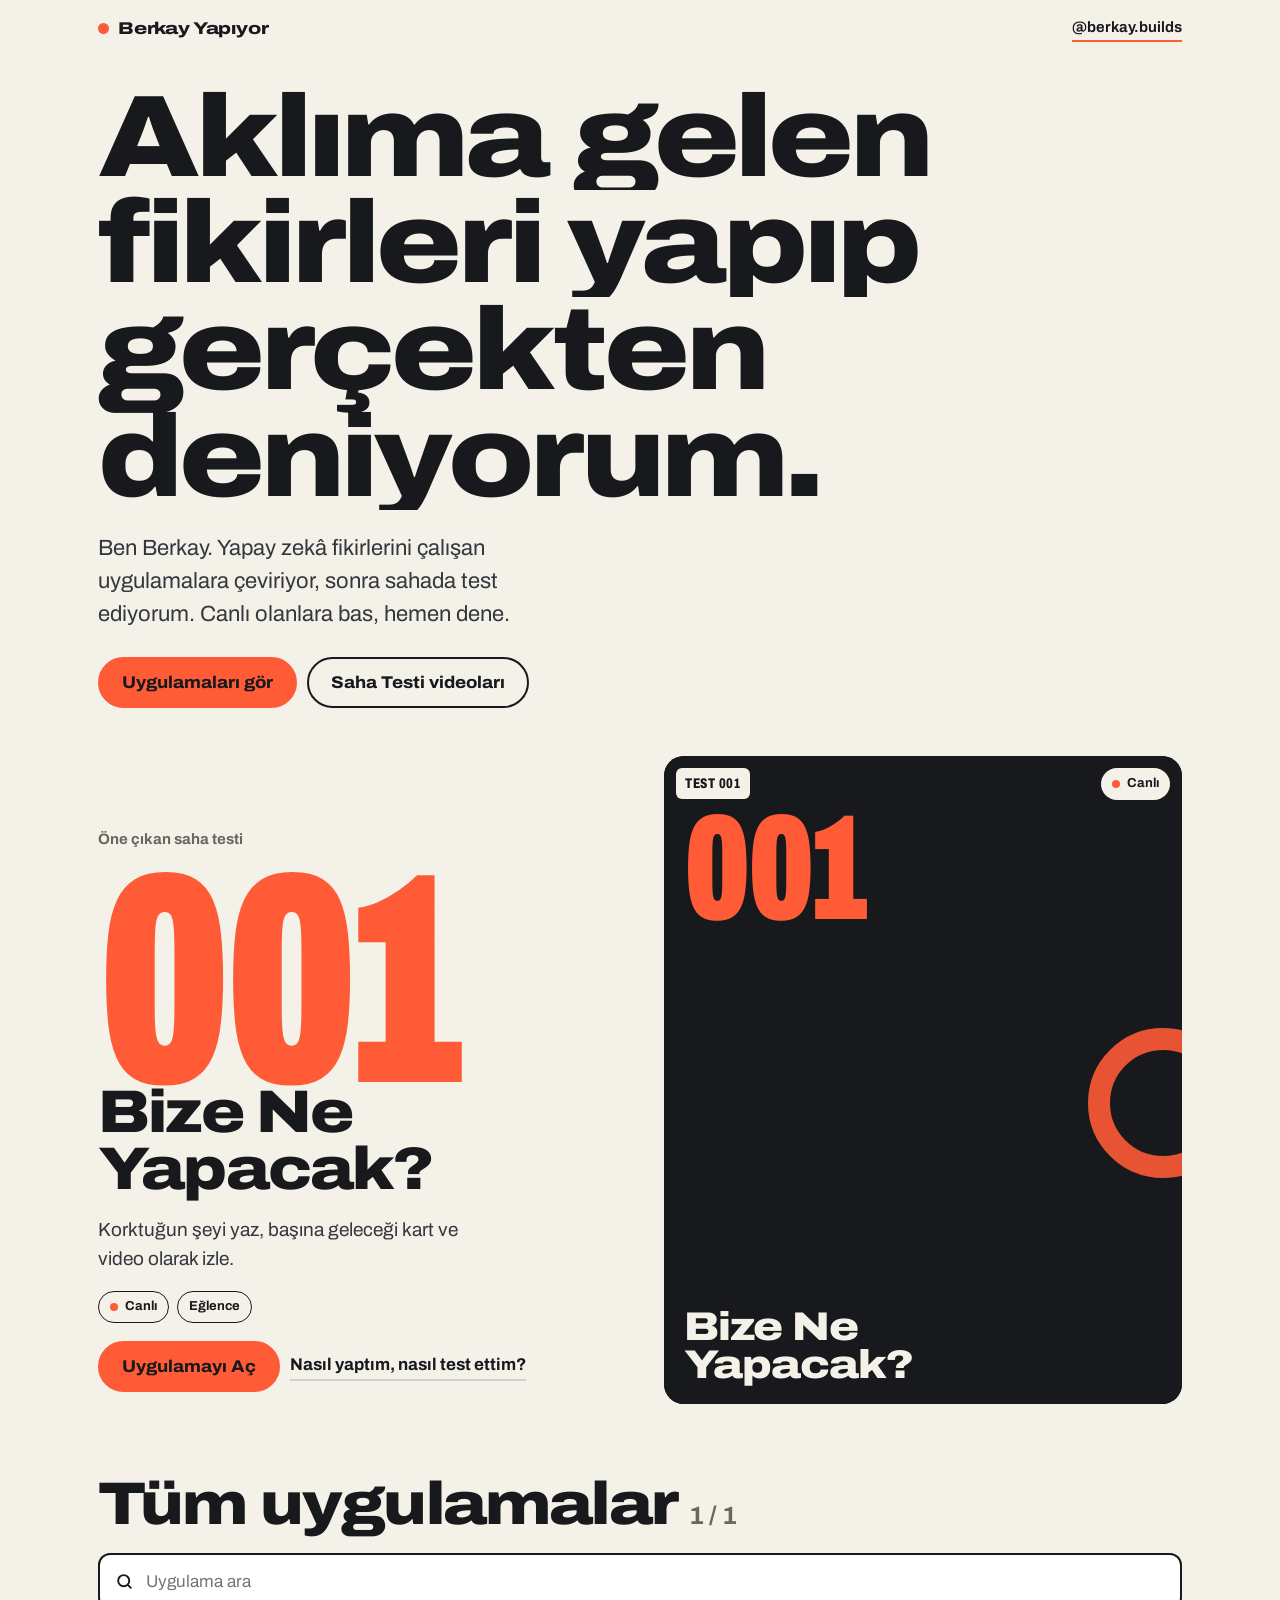
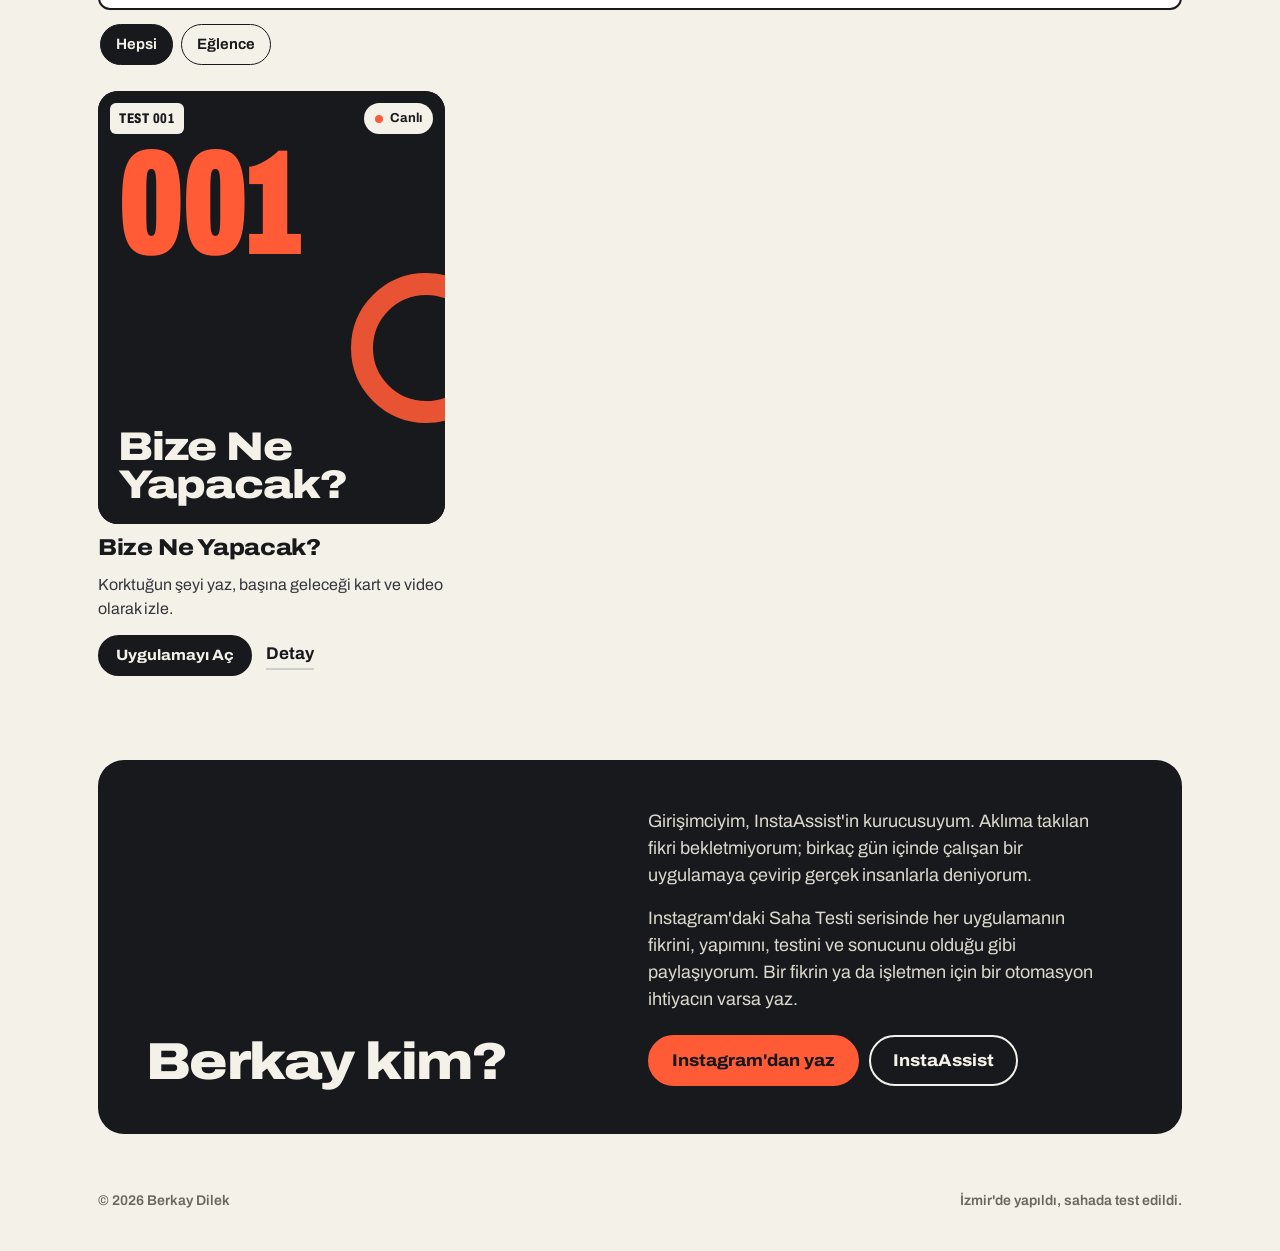
==== index.html @ 3cfd1409 "Berkay'ın App Store'u: katalog, detay sayfası ve Bize Ne Yapacak (TEST 001)" ====
<!doctype html>
<html lang="tr">
<head>
<meta charset="utf-8">
<meta name="viewport" content="width=device-width, initial-scale=1, viewport-fit=cover">
<title>Berkay Yapıyor — Saha testleri ve uygulamalar</title>
<meta name="description" content="Berkay Dilek'in yapıp gerçekten test ettiği uygulamalar. Bas, aç, dene.">
<meta name="theme-color" content="#F4F1E9">
<meta property="og:title" content="Berkay Yapıyor">
<meta property="og:description" content="Aklıma gelen fikirleri yapıp gerçekten deniyorum. Uygulamalara bas, hemen dene.">
<meta property="og:type" content="website">
<link rel="icon" href="favicon.svg" type="image/svg+xml">
<link rel="preconnect" href="https://fonts.googleapis.com">
<link rel="preconnect" href="https://fonts.gstatic.com" crossorigin>
<link href="https://fonts.googleapis.com/css2?family=Archivo:wdth,wght@62..125,400..900&display=swap" rel="stylesheet">
<link rel="stylesheet" href="assets/site.css">
</head>
<body>
<div class="wrap">
  <header class="top">
    <a class="mark" href="./"><i></i>Berkay Yapıyor</a>
    <a class="ig" href="https://www.instagram.com/berkay.builds/" target="_blank" rel="noopener">@berkay.builds</a>
  </header>

  <section class="hero">
    <h1><span><b>Aklıma gelen</b></span><span><b>fikirleri yapıp</b></span><span><b>gerçekten deniyorum.</b></span></h1>
    <p>Ben Berkay. Yapay zekâ fikirlerini çalışan uygulamalara çeviriyor, sonra sahada test ediyorum. Canlı olanlara bas, hemen dene.</p>
    <div class="cta">
      <a class="btn signal" href="#katalog">Uygulamaları gör</a>
      <a class="btn ghost" href="https://www.instagram.com/berkay.builds/" target="_blank" rel="noopener">Saha Testi videoları</a>
    </div>
  </section>

  <section class="featured" id="featured" aria-label="Öne çıkan uygulama"></section>

  <section class="catalog" id="katalog" aria-labelledby="catTitle">
    <h2 id="catTitle">Tüm uygulamalar <small id="count"></small></h2>
    <div class="tools">
      <input class="search" id="q" type="search" placeholder="Uygulama ara" autocomplete="off" aria-label="Uygulama ara">
      <div class="chips" id="chips" role="group" aria-label="Kategori"></div>
    </div>
    <div class="grid" id="grid"><p class="loading-note">Uygulamalar yükleniyor…</p></div>
  </section>

  <section class="about" id="berkay" aria-labelledby="aboutTitle">
    <h2 id="aboutTitle">Berkay kim?</h2>
    <div class="side">
      <p>Girişimciyim, InstaAssist'in kurucusuyum. Aklıma takılan fikri bekletmiyorum; birkaç gün içinde çalışan bir uygulamaya çevirip gerçek insanlarla deniyorum.</p>
      <p>Instagram'daki Saha Testi serisinde her uygulamanın fikrini, yapımını, testini ve sonucunu olduğu gibi paylaşıyorum. Bir fikrin ya da işletmen için bir otomasyon ihtiyacın varsa yaz.</p>
      <div class="cta">
        <a class="btn signal" href="https://ig.me/m/berkay.builds" target="_blank" rel="noopener">Instagram'dan yaz</a>
        <a class="btn ghost" href="https://www.instaassist.tr" target="_blank" rel="noopener">InstaAssist</a>
      </div>
    </div>
  </section>

  <footer>
    <span>© 2026 Berkay Dilek</span>
    <span>İzmir'de yapıldı, sahada test edildi.</span>
  </footer>
</div>

<script src="assets/site.js"></script>
<script>
(async function () {
  var B = window.BK, apps = await B.getApps();
  var state = { cat: 'Hepsi', q: '' };

  // Öne çıkan: sıralamada ilk, açılabilir uygulama
  var f = apps.find(B.canOpen) || apps[0];
  var fe = document.getElementById('featured');
  if (f) {
    fe.innerHTML =
      '<div class="text">' +
        '<span class="label">Öne çıkan saha testi</span>' +
        '<div class="num" aria-hidden="true">' + B.numLabel(f.testNumber) + '</div>' +
        '<h2>' + B.esc(f.title) + '</h2>' +
        '<p class="lead">' + B.esc(f.tagline) + '</p>' +
        '<div class="meta">' + B.statusChip(f).replace('class="status', 'class="tag status') + (f.category ? '<span class="tag">' + B.esc(f.category) + '</span>' : '') + '</div>' +
        '<div class="actions">' + B.openButton(f, 'signal') + '<a class="link" href="' + B.detailUrl(f) + '">Nasıl yaptım, nasıl test ettim?</a></div>' +
      '</div>' +
      '<a class="cover" href="' + B.detailUrl(f) + '" aria-label="' + B.esc(f.title) + ' detayları">' + B.coverHTML(f, 960, 1200) + '</a>';
  } else { fe.hidden = true; }

  // Kategoriler veriden gelir
  var cats = ['Hepsi'];
  apps.forEach(function (a) { if (a.category && cats.indexOf(a.category) < 0) cats.push(a.category); });
  var chips = document.getElementById('chips');
  function renderChips() {
    chips.innerHTML = cats.map(function (c) {
      return '<button type="button" class="chip" aria-pressed="' + (state.cat === c) + '" data-c="' + B.esc(c) + '">' + B.esc(c) + '</button>';
    }).join('');
  }
  chips.addEventListener('click', function (e) {
    var b = e.target.closest('.chip'); if (!b) return;
    state.cat = b.getAttribute('data-c'); renderChips(); renderGrid();
  });
  document.getElementById('q').addEventListener('input', function (e) { state.q = e.target.value; renderGrid(); });

  var grid = document.getElementById('grid');
  function matches(a) {
    if (state.cat !== 'Hepsi' && a.category !== state.cat) return false;
    var q = B.trLower(state.q).trim();
    if (!q) return true;
    return B.trLower([a.title, a.tagline, a.category, a.description].join(' ')).indexOf(q) >= 0;
  }
  function renderGrid() {
    var list = apps.filter(matches);
    document.getElementById('count').textContent = list.length + ' / ' + apps.length;
    if (!list.length) {
      grid.innerHTML = '<div class="empty"><p>Bu aramayla eşleşen uygulama yok.</p><button type="button" class="btn small ghost" id="clear">Filtreleri temizle</button></div>';
      document.getElementById('clear').onclick = function () { state = { cat: 'Hepsi', q: '' }; document.getElementById('q').value = ''; renderChips(); renderGrid(); };
      return;
    }
    grid.innerHTML = list.map(function (a) {
      return '<article class="card">' +
        '<a class="cover" href="' + B.detailUrl(a) + '" aria-label="' + B.esc(a.title) + ' detayları">' + B.coverHTML(a, 720, 900) + '</a>' +
        '<h3><a href="' + B.detailUrl(a) + '">' + B.esc(a.title) + '</a></h3>' +
        '<p>' + B.esc(a.tagline) + '</p>' +
        '<div class="row">' + B.openButton(a, 'small') + '<a class="link" href="' + B.detailUrl(a) + '">Detay</a></div>' +
      '</article>';
    }).join('');
  }
  renderChips(); renderGrid();
})();
</script>
</body>
</html>
---- assets/site.css ----
:root{
  --paper:#F4F1E9; --paper-2:#EAE6DA; --ink:#17191C; --ink-2:#34373C; --muted:#6A675F;
  --signal:#FF5B36; --line:rgba(23,25,28,.16);
  --font:"Archivo", system-ui, -apple-system, "Segoe UI", Roboto, Arial, sans-serif;
}
*{box-sizing:border-box;margin:0;padding:0}
html{-webkit-text-size-adjust:100%;scroll-behavior:smooth}
body{background:var(--paper);color:var(--ink);font-family:var(--font);font-size:17px;line-height:1.5;-webkit-font-smoothing:antialiased;min-height:100vh;min-height:100dvh}
a{color:inherit}
img{display:block;max-width:100%}
button{font:inherit;color:inherit}
:focus-visible{outline:3px solid var(--signal);outline-offset:3px;border-radius:6px}
[hidden]{display:none!important}
.wrap{max-width:1120px;margin:0 auto;padding:0 18px;overflow-x:clip}

/* Üst bar */
.top{display:flex;justify-content:space-between;align-items:center;gap:12px;padding:16px 0}
.mark{display:flex;align-items:center;gap:9px;font-weight:800;font-stretch:125%;font-size:17px;letter-spacing:-.01em;text-decoration:none}
.mark i{width:11px;height:11px;border-radius:50%;background:var(--signal)}
.ig{font-weight:650;font-size:15px;text-decoration:none;border-bottom:2px solid var(--signal);padding-bottom:1px}

/* Butonlar */
.btn{display:inline-flex;align-items:center;justify-content:center;gap:8px;font-weight:750;font-stretch:108%;font-size:17px;line-height:1;padding:15px 22px;border-radius:999px;border:2px solid var(--ink);background:var(--ink);color:var(--paper);text-decoration:none;cursor:pointer;transition:transform .12s ease,background-color .12s ease}
.btn:active{transform:scale(.97)}
.btn.signal{background:var(--signal);border-color:var(--signal);color:var(--ink)}
.btn.ghost{background:transparent;color:var(--ink)}
.btn.small{font-size:15px;padding:11px 16px}
.btn[aria-disabled="true"]{background:transparent;color:var(--muted);border-color:var(--line);pointer-events:none}
.link{font-weight:700;text-decoration:none;border-bottom:2px solid var(--line);padding-bottom:1px}
.link:hover{border-color:var(--signal)}

/* Hero */
.hero{padding:26px 0 44px}
.hero h1{font-weight:850;font-stretch:116%;font-size:clamp(44px,12.4vw,116px);line-height:.92;letter-spacing:-.035em;max-width:11.5ch}
.hero h1 span{display:block;overflow:hidden}
.hero h1 span b{display:block;font-weight:inherit;animation:rise .7s cubic-bezier(.2,.8,.2,1) both}
.hero h1 span:nth-child(2) b{animation-delay:.08s}
.hero h1 span:nth-child(3) b{animation-delay:.16s}
.hero p{font-size:clamp(18px,4.6vw,22px);max-width:36ch;margin-top:22px;color:var(--ink-2)}
.hero .cta{display:flex;flex-wrap:wrap;gap:10px;margin-top:26px}
@keyframes rise{from{transform:translateY(105%)}to{transform:none}}

/* Öne çıkan */
.featured{display:grid;gap:18px;margin:4px 0 72px}
.featured .label{font-weight:700;font-size:15px;color:var(--muted)}
.featured .num{font-weight:900;font-stretch:62%;font-size:clamp(128px,40vw,300px);line-height:.76;letter-spacing:-.02em;color:var(--signal);margin-bottom:-.1em;position:relative;z-index:0;pointer-events:none;width:max-content;max-width:100%;transform-origin:0 100%;animation:stamp .5s .35s cubic-bezier(.3,1.5,.5,1) both}
.featured .cover{aspect-ratio:4/5}
.featured h2{position:relative;z-index:1;font-weight:850;font-stretch:116%;font-size:clamp(34px,9vw,60px);line-height:.95;letter-spacing:-.03em}
.featured .lead{font-size:19px;color:var(--ink-2);max-width:34ch}
.featured .actions{display:flex;flex-wrap:wrap;gap:10px;align-items:center}
@keyframes stamp{from{transform:scale(1.25) rotate(-4deg);opacity:0}to{transform:none;opacity:1}}
@media (min-width:900px){
  .featured{grid-template-columns:minmax(0,1fr) minmax(0,1fr);align-items:end;gap:48px}
  .featured .text{display:grid;gap:18px;padding-bottom:12px}
}
@media (max-width:899px){.featured .text{display:grid;gap:14px}}

/* Kapak */
.cover{position:relative;aspect-ratio:4/5;border-radius:20px;overflow:hidden;background:var(--ink)}
.cover img{width:100%;height:100%;object-fit:cover}
.poster{position:absolute;inset:0;display:flex;flex-direction:column;justify-content:space-between;padding:54px 20px 20px;color:var(--paper);background:var(--ink)}
.poster .pn{font-weight:900;font-stretch:62%;font-size:clamp(96px,26vw,150px);line-height:.78;color:var(--signal);letter-spacing:-.02em}
.poster .pt{position:relative;z-index:1;font-weight:850;font-stretch:118%;font-size:clamp(28px,7vw,40px);line-height:.95;letter-spacing:-.025em;max-width:9ch}
.poster .pl{position:absolute;right:-56px;top:42%;width:150px;height:150px;border-radius:50%;border:22px solid var(--signal);opacity:.9}
.badge{position:absolute;top:12px;left:12px;z-index:2;background:var(--paper);color:var(--ink);font-weight:800;font-stretch:72%;font-size:14px;letter-spacing:.05em;padding:5px 9px;border-radius:6px}
.status{display:inline-flex;align-items:center;gap:7px;font-weight:700;font-size:13px;padding:6px 11px;border-radius:999px;background:var(--paper);color:var(--ink);white-space:nowrap}
.status::before{content:"";width:8px;height:8px;border-radius:50%;background:var(--muted)}
.status.live::before{background:var(--signal);box-shadow:0 0 0 0 rgba(255,91,54,.6);animation:pulse 1.8s infinite}
.status.beta::before{background:transparent;border:2px solid var(--ink);width:6px;height:6px}
.cover .status{position:absolute;top:12px;right:12px;z-index:2}
.tag{display:inline-flex;align-items:center;font-weight:700;font-size:13px;padding:5px 11px;border-radius:999px;border:1.5px solid var(--ink)}
.meta{display:flex;flex-wrap:wrap;gap:8px;align-items:center}
@keyframes pulse{70%{box-shadow:0 0 0 7px rgba(255,91,54,0)}100%{box-shadow:0 0 0 0 rgba(255,91,54,0)}}

/* Katalog */
.catalog{scroll-margin-top:16px}
.catalog h2{font-weight:850;font-stretch:116%;font-size:clamp(34px,8.6vw,60px);line-height:.95;letter-spacing:-.03em;display:flex;align-items:baseline;gap:12px}
.catalog h2 small{white-space:nowrap;font-size:.42em;font-stretch:100%;font-weight:700;color:var(--muted);letter-spacing:0}
.tools{display:grid;gap:12px;margin:20px 0 24px}
.search{width:100%;font:inherit;font-size:17px;padding:14px 16px 14px 46px;border:2px solid var(--ink);border-radius:12px;background:#fff url("data:image/svg+xml,%3Csvg xmlns='http://www.w3.org/2000/svg' viewBox='0 0 24 24' fill='none' stroke='%2317191C' stroke-width='2.4' stroke-linecap='round'%3E%3Ccircle cx='11' cy='11' r='7'/%3E%3Cpath d='m20 20-3.5-3.5'/%3E%3C/svg%3E") no-repeat 15px center/19px;color:var(--ink)}
.search:focus{outline:none;border-color:var(--signal);box-shadow:0 0 0 4px rgba(255,91,54,.2)}
.chips{display:flex;gap:8px;overflow-x:auto;scrollbar-width:none;padding:2px}
.chips::-webkit-scrollbar{display:none}
.chip{flex:0 0 auto;font-weight:650;font-size:15px;padding:8px 15px;border-radius:999px;border:1.5px solid var(--ink);background:transparent;cursor:pointer}
.chip[aria-pressed="true"]{background:var(--ink);color:var(--paper)}
.grid{display:grid;gap:28px 22px;grid-template-columns:1fr}
@media (min-width:640px){.grid{grid-template-columns:1fr 1fr}}
@media (min-width:980px){.grid{grid-template-columns:repeat(3,1fr)}}
.card{display:flex;flex-direction:column;gap:12px}
.card h3{font-weight:800;font-stretch:112%;font-size:23px;line-height:1.08;letter-spacing:-.015em}
.card h3 a{text-decoration:none}
.card p{color:var(--ink-2);font-size:16px}
.card .row{display:flex;gap:14px;align-items:center;flex-wrap:wrap;margin-top:2px}
.empty{padding:30px 22px;border:2px dashed var(--line);border-radius:16px;text-align:center;display:grid;gap:14px;justify-items:center}
.loading-note{color:var(--muted);font-weight:600}

/* Berkay kim */
.about{margin:84px 0 34px;padding:30px 22px;background:var(--ink);color:var(--paper);border-radius:26px;display:grid;gap:16px}
.about h2{font-weight:850;font-stretch:116%;font-size:clamp(32px,7.6vw,52px);line-height:.95;letter-spacing:-.03em}
.about p{max-width:46ch;color:#DCD8CD;font-size:18px}
.about .side{display:grid;gap:14px}
.about .cta{display:flex;flex-wrap:wrap;gap:10px;margin-top:6px}
.about .btn.ghost{color:var(--paper);border-color:var(--paper)}
@media (min-width:900px){.about{padding:48px;grid-template-columns:1fr 1fr;align-items:end}.about .side{display:grid;gap:16px}}
footer{display:flex;justify-content:space-between;flex-wrap:wrap;gap:10px;padding:22px 0 40px;color:var(--muted);font-size:14px;font-weight:600}

/* Detay */
.back{display:inline-flex;align-items:center;gap:8px;font-weight:700;text-decoration:none;margin:6px 0 22px}
.d-head{display:grid;gap:16px}
.d-head h1{font-weight:880;font-stretch:116%;font-size:clamp(44px,11.6vw,104px);line-height:.92;letter-spacing:-.035em}
.d-head .lead{font-size:clamp(19px,4.8vw,24px);max-width:32ch;color:var(--ink-2)}
.d-head .numtag{background:var(--ink);color:var(--paper);font-weight:800;font-stretch:72%;letter-spacing:.05em;border-radius:6px;padding:6px 9px;font-size:14px}
.d-actions{display:flex;flex-wrap:wrap;gap:10px;margin-top:4px}
.d-body{display:grid;gap:40px;margin:46px 0 30px}
@media (min-width:900px){.d-body{grid-template-columns:minmax(0,1fr) 360px;align-items:start;gap:64px}}
.facts{display:grid;gap:30px}
.fact h2{font-size:15px;font-weight:800;color:var(--muted);margin-bottom:8px}
.fact p{font-size:19px;max-width:52ch}
.fact.note{border-left:4px solid var(--signal);padding-left:16px}
.side-col{display:grid;gap:16px}
.phone{position:relative;border:10px solid var(--ink);border-radius:40px;overflow:hidden;aspect-ratio:9/19;background:var(--ink);box-shadow:0 34px 60px -34px rgba(23,25,28,.55)}
.phone iframe{position:absolute;inset:0;width:100%;height:100%;border:0;background:#fff}
.phone .ph-cta{position:absolute;inset:0;display:grid;place-items:center;align-content:center;gap:14px;color:var(--paper);text-align:center;padding:24px}
.phone .ph-cta .pn{font-weight:900;font-stretch:62%;font-size:110px;line-height:.8;color:var(--signal)}
.side-note{font-size:14px;color:var(--muted);font-weight:600}
@media (min-width:900px){.side-col{position:sticky;top:20px}}
.shots{display:flex;gap:12px;overflow-x:auto;scroll-snap-type:x mandatory;padding-bottom:6px}
.shots img{height:min(460px,70vh);width:auto;border-radius:14px;scroll-snap-align:start;background:var(--paper-2)}
.video{width:100%;border-radius:16px;overflow:hidden;background:var(--ink)}
.video iframe,.video video{display:block;width:100%;aspect-ratio:16/9;border:0}
.video video.v{aspect-ratio:9/16;max-height:80vh}
.sticky{position:fixed;left:0;right:0;bottom:0;z-index:5;padding:14px 18px calc(14px + env(safe-area-inset-bottom));background:linear-gradient(rgba(244,241,233,0),var(--paper) 38%);display:flex;justify-content:center}
.sticky .btn{width:min(100%,460px)}
@media (min-width:900px){.sticky{display:none}}
.has-sticky{padding-bottom:96px}
@media (min-width:900px){.has-sticky{padding-bottom:0}}
.toast{position:fixed;left:50%;bottom:calc(92px + env(safe-area-inset-bottom));transform:translateX(-50%);background:var(--ink);color:var(--paper);padding:11px 16px;border-radius:999px;font-weight:700;font-size:15px;opacity:0;visibility:hidden;transition:opacity .2s,visibility .2s;z-index:9}
.toast.show{opacity:1;visibility:visible}

@media (prefers-reduced-motion:reduce){
  html{scroll-behavior:auto}
  .hero h1 span b,.featured .num{animation:none}
  .status.live::before{animation:none}
  .btn{transition:none}
}
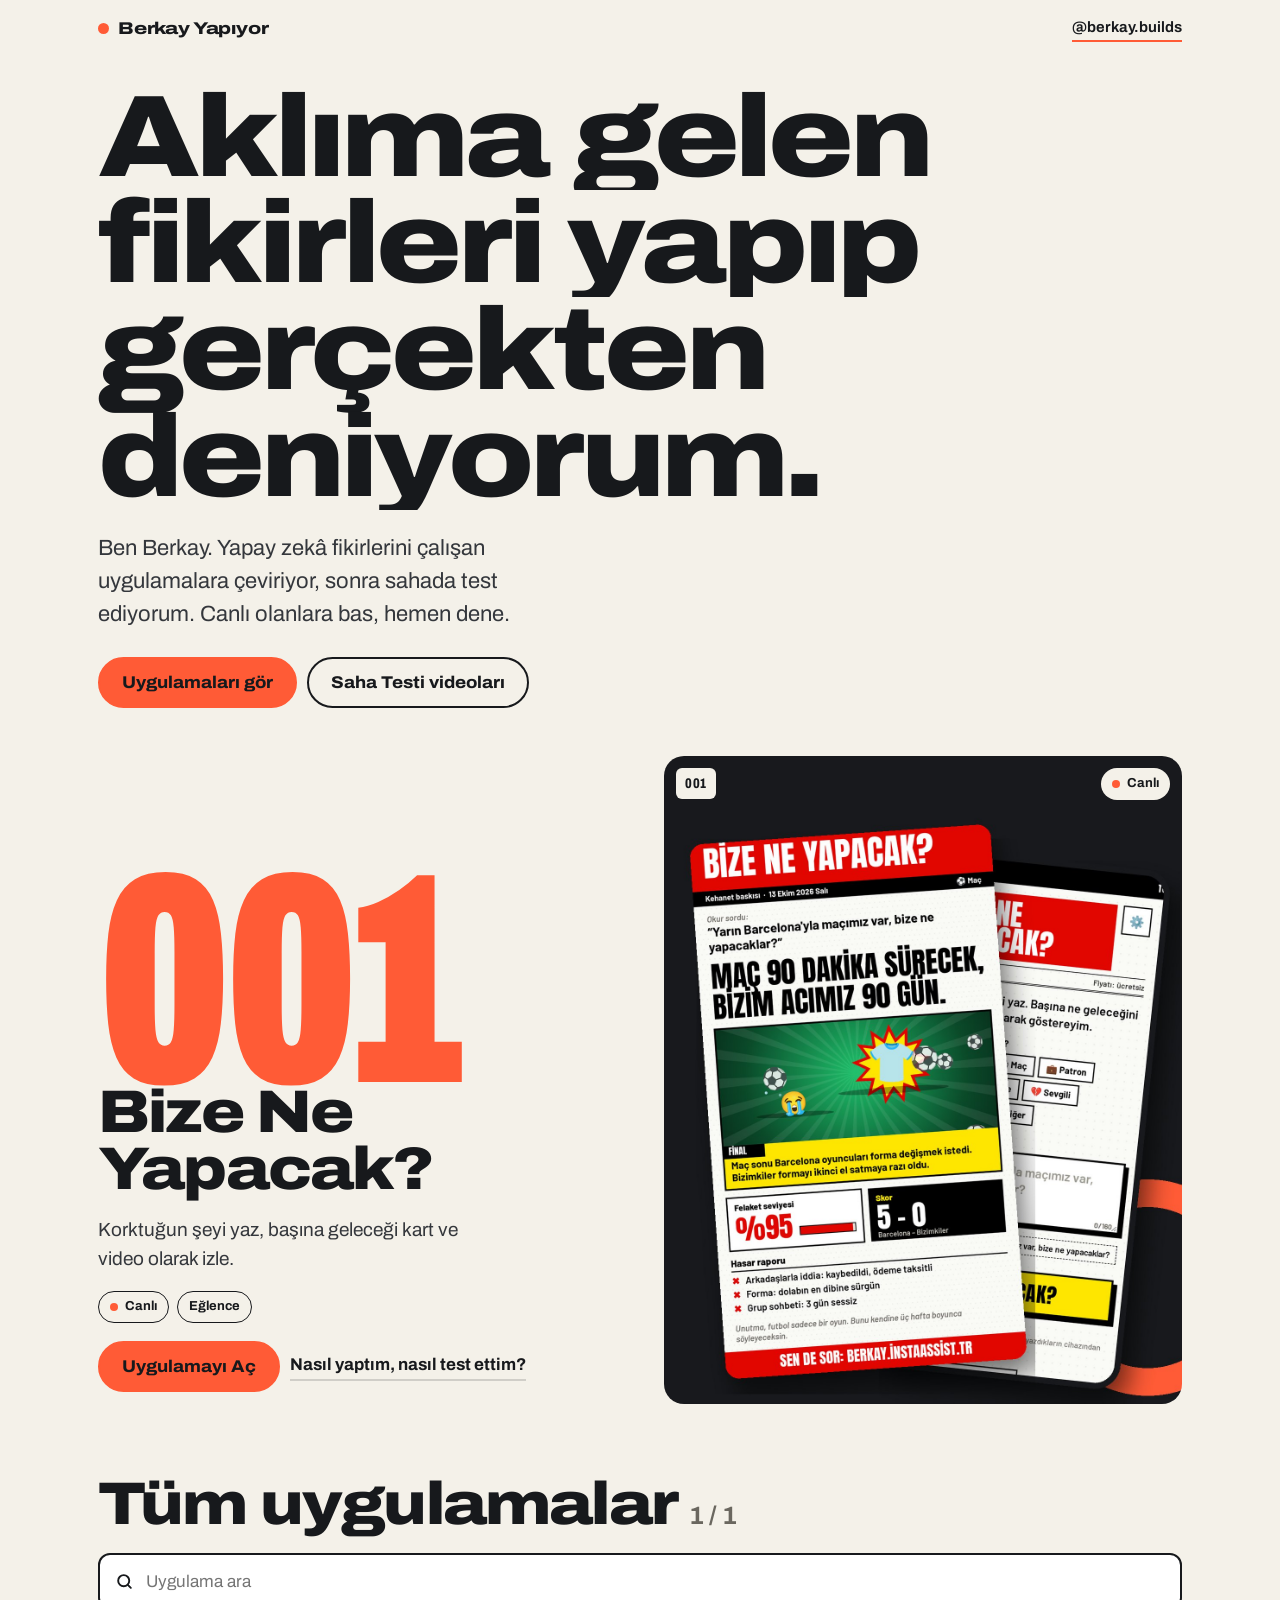
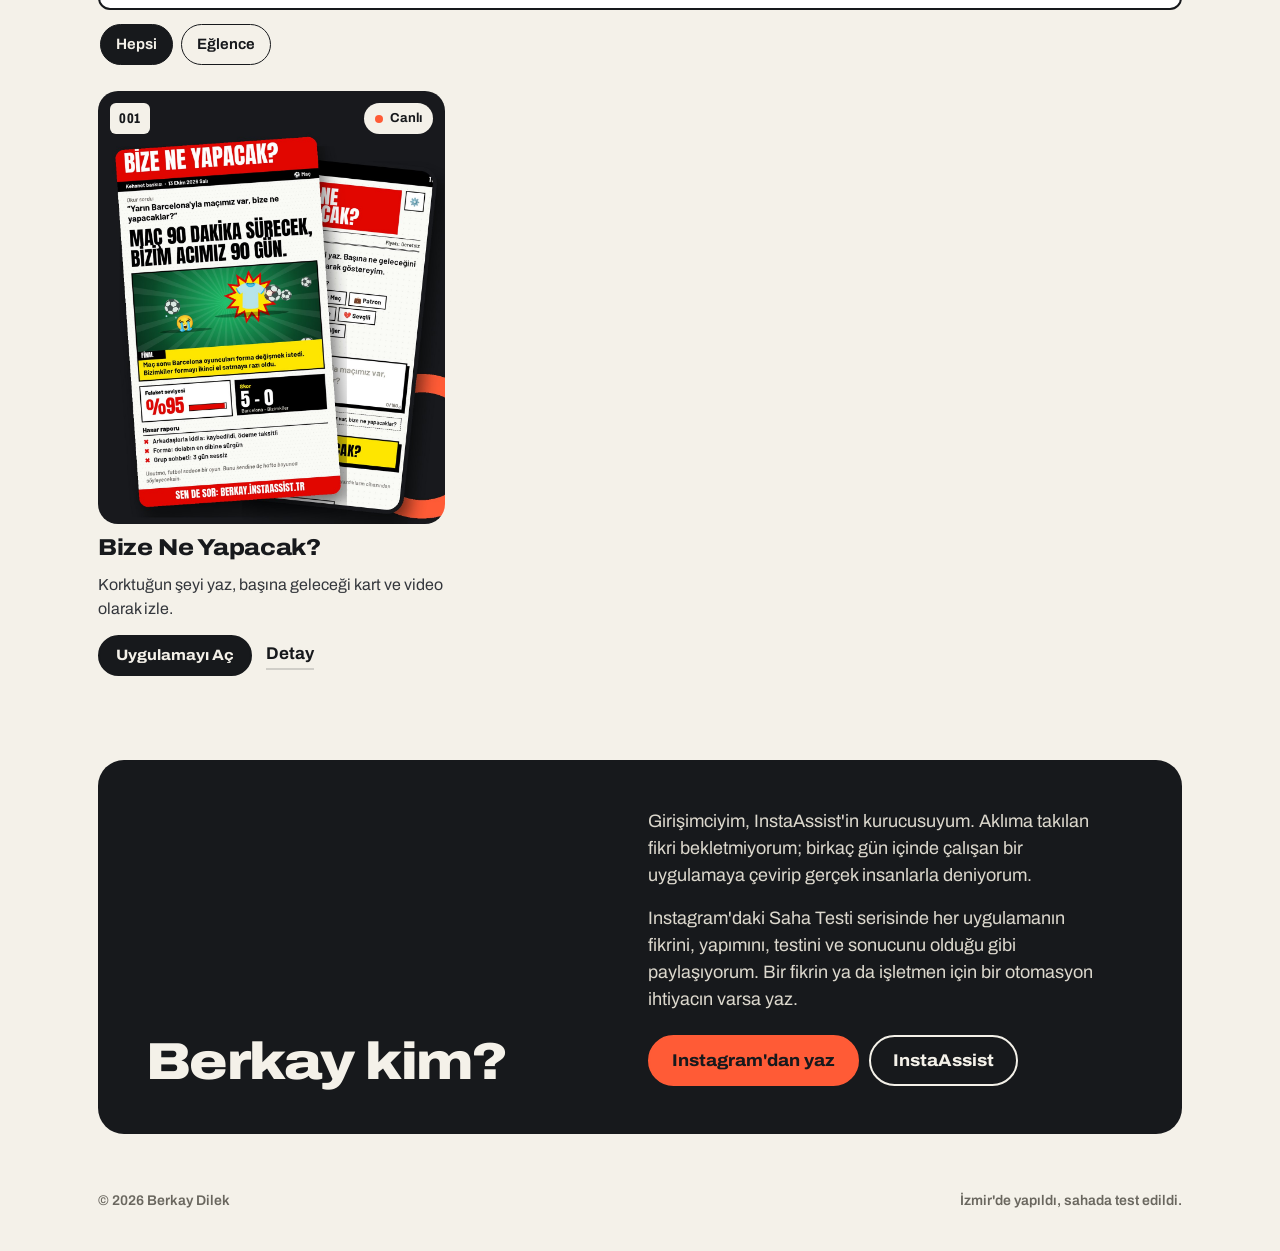
==== commit 90afa2ba: "Kapakta sadece numara, öne çıkan etiketi kaldırıldı, ekran görüntüleri kırpılmadan" ====
--- a/index.html
+++ b/index.html
@@ -72,7 +72,6 @@
   if (f) {
     fe.innerHTML =
       '<div class="text">' +
-        '<span class="label">Öne çıkan saha testi</span>' +
         '<div class="num" aria-hidden="true">' + B.numLabel(f.testNumber) + '</div>' +
         '<h2>' + B.esc(f.title) + '</h2>' +
         '<p class="lead">' + B.esc(f.tagline) + '</p>' +
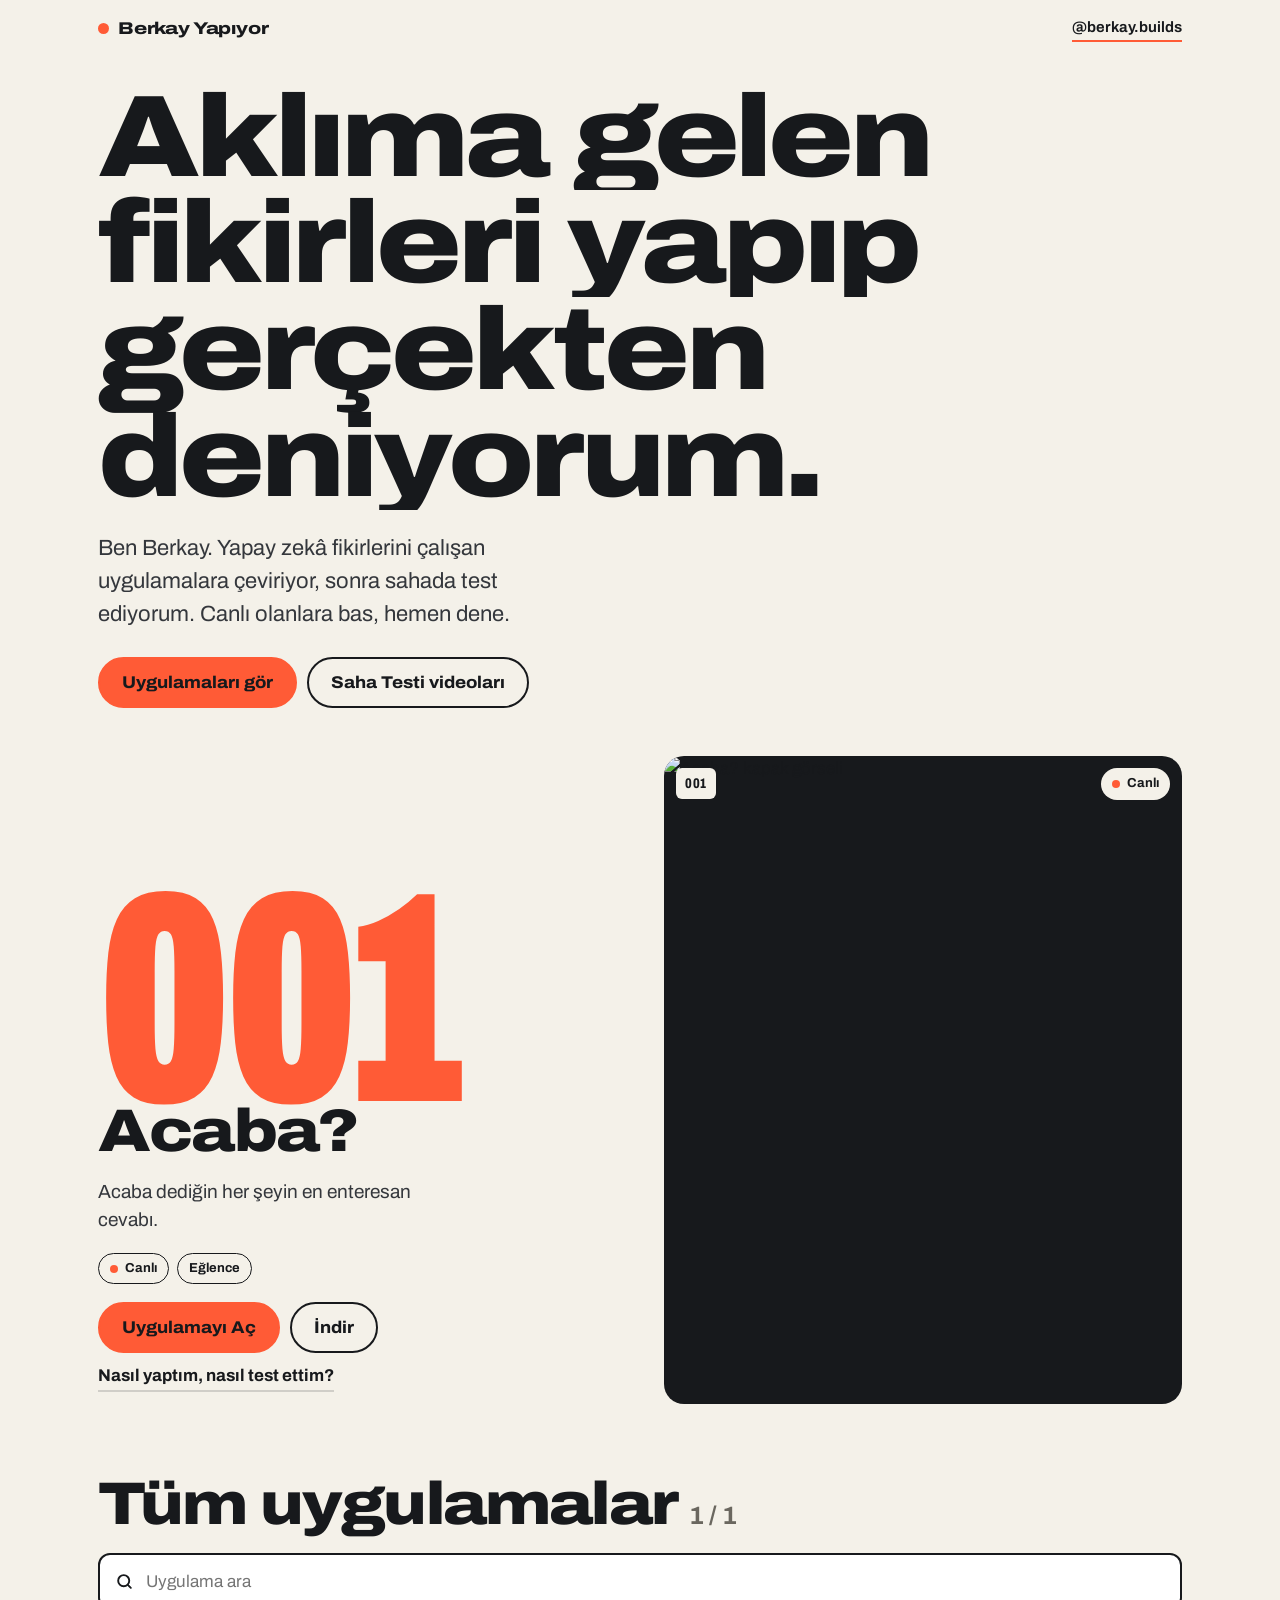
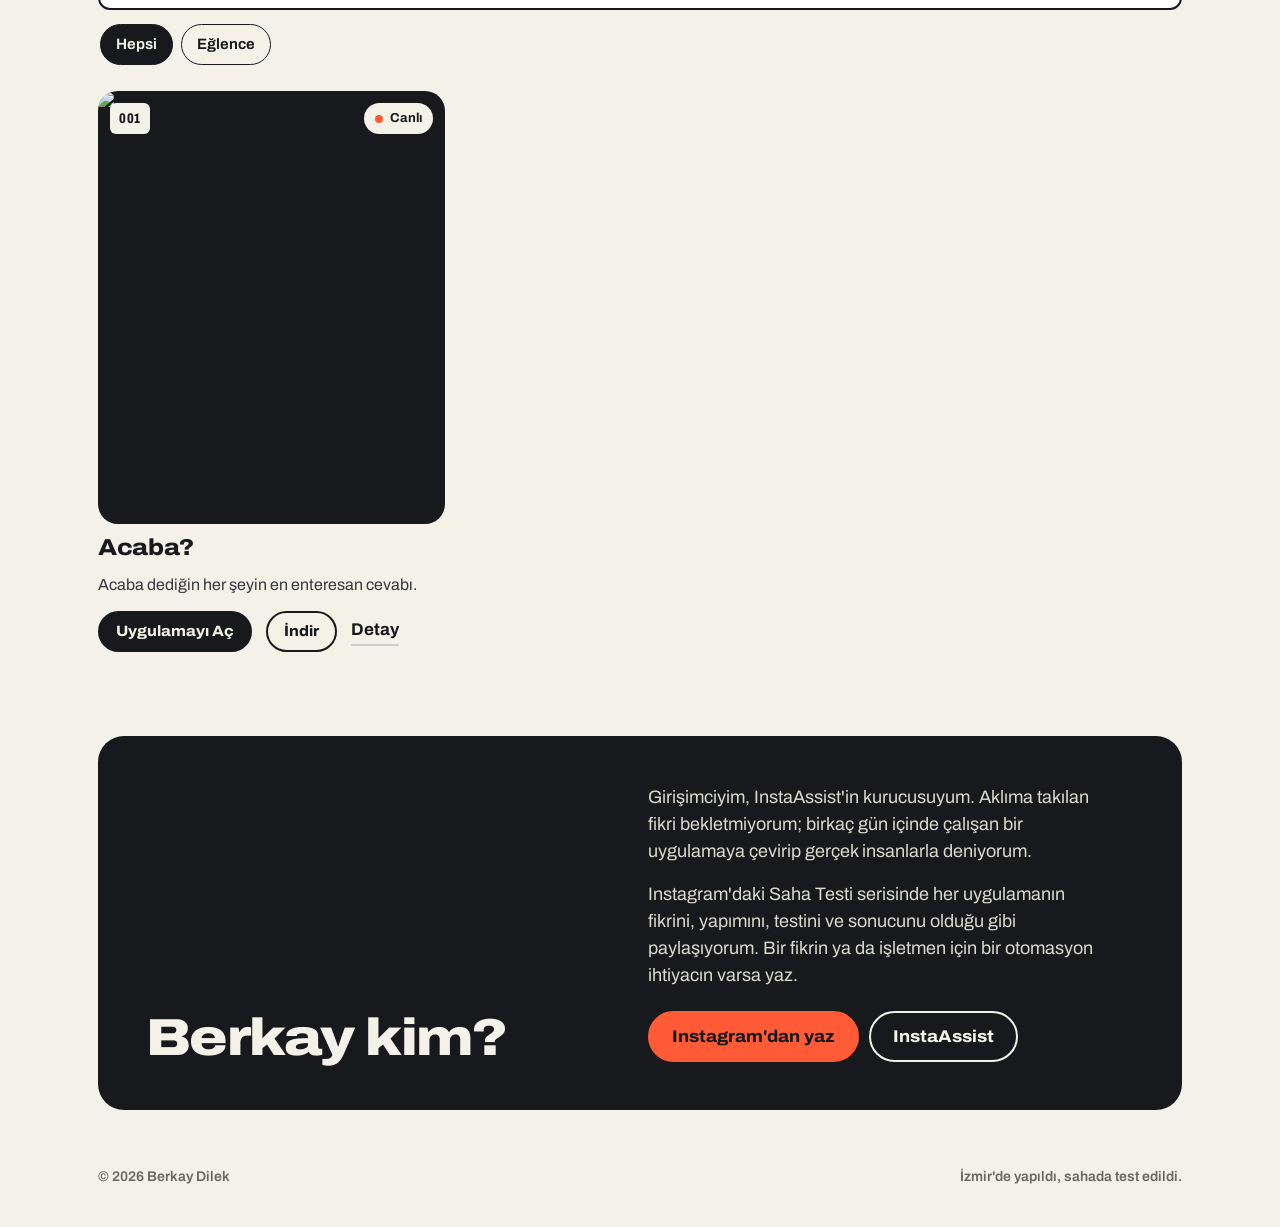
==== commit 2d6c9c6f: "Uygulamanın yeni adı: Acaba? + indirilebilir ZIP (downloads/acaba.zip) ve İndir butonları" ====
--- a/index.html
+++ b/index.html
@@ -76,7 +76,7 @@
         '<h2>' + B.esc(f.title) + '</h2>' +
         '<p class="lead">' + B.esc(f.tagline) + '</p>' +
         '<div class="meta">' + B.statusChip(f).replace('class="status', 'class="tag status') + (f.category ? '<span class="tag">' + B.esc(f.category) + '</span>' : '') + '</div>' +
-        '<div class="actions">' + B.openButton(f, 'signal') + '<a class="link" href="' + B.detailUrl(f) + '">Nasıl yaptım, nasıl test ettim?</a></div>' +
+        '<div class="actions">' + B.openButton(f, 'signal') + B.downloadButton(f) + '<a class="link" href="' + B.detailUrl(f) + '">Nasıl yaptım, nasıl test ettim?</a></div>' +
       '</div>' +
       '<a class="cover" href="' + B.detailUrl(f) + '" aria-label="' + B.esc(f.title) + ' detayları">' + B.coverHTML(f, 960, 1200) + '</a>';
   } else { fe.hidden = true; }
@@ -116,7 +116,7 @@
         '<a class="cover" href="' + B.detailUrl(a) + '" aria-label="' + B.esc(a.title) + ' detayları">' + B.coverHTML(a, 720, 900) + '</a>' +
         '<h3><a href="' + B.detailUrl(a) + '">' + B.esc(a.title) + '</a></h3>' +
         '<p>' + B.esc(a.tagline) + '</p>' +
-        '<div class="row">' + B.openButton(a, 'small') + '<a class="link" href="' + B.detailUrl(a) + '">Detay</a></div>' +
+        '<div class="row">' + B.openButton(a, 'small') + B.downloadButton(a, 'small') + '<a class="link" href="' + B.detailUrl(a) + '">Detay</a></div>' +
       '</article>';
     }).join('');
   }
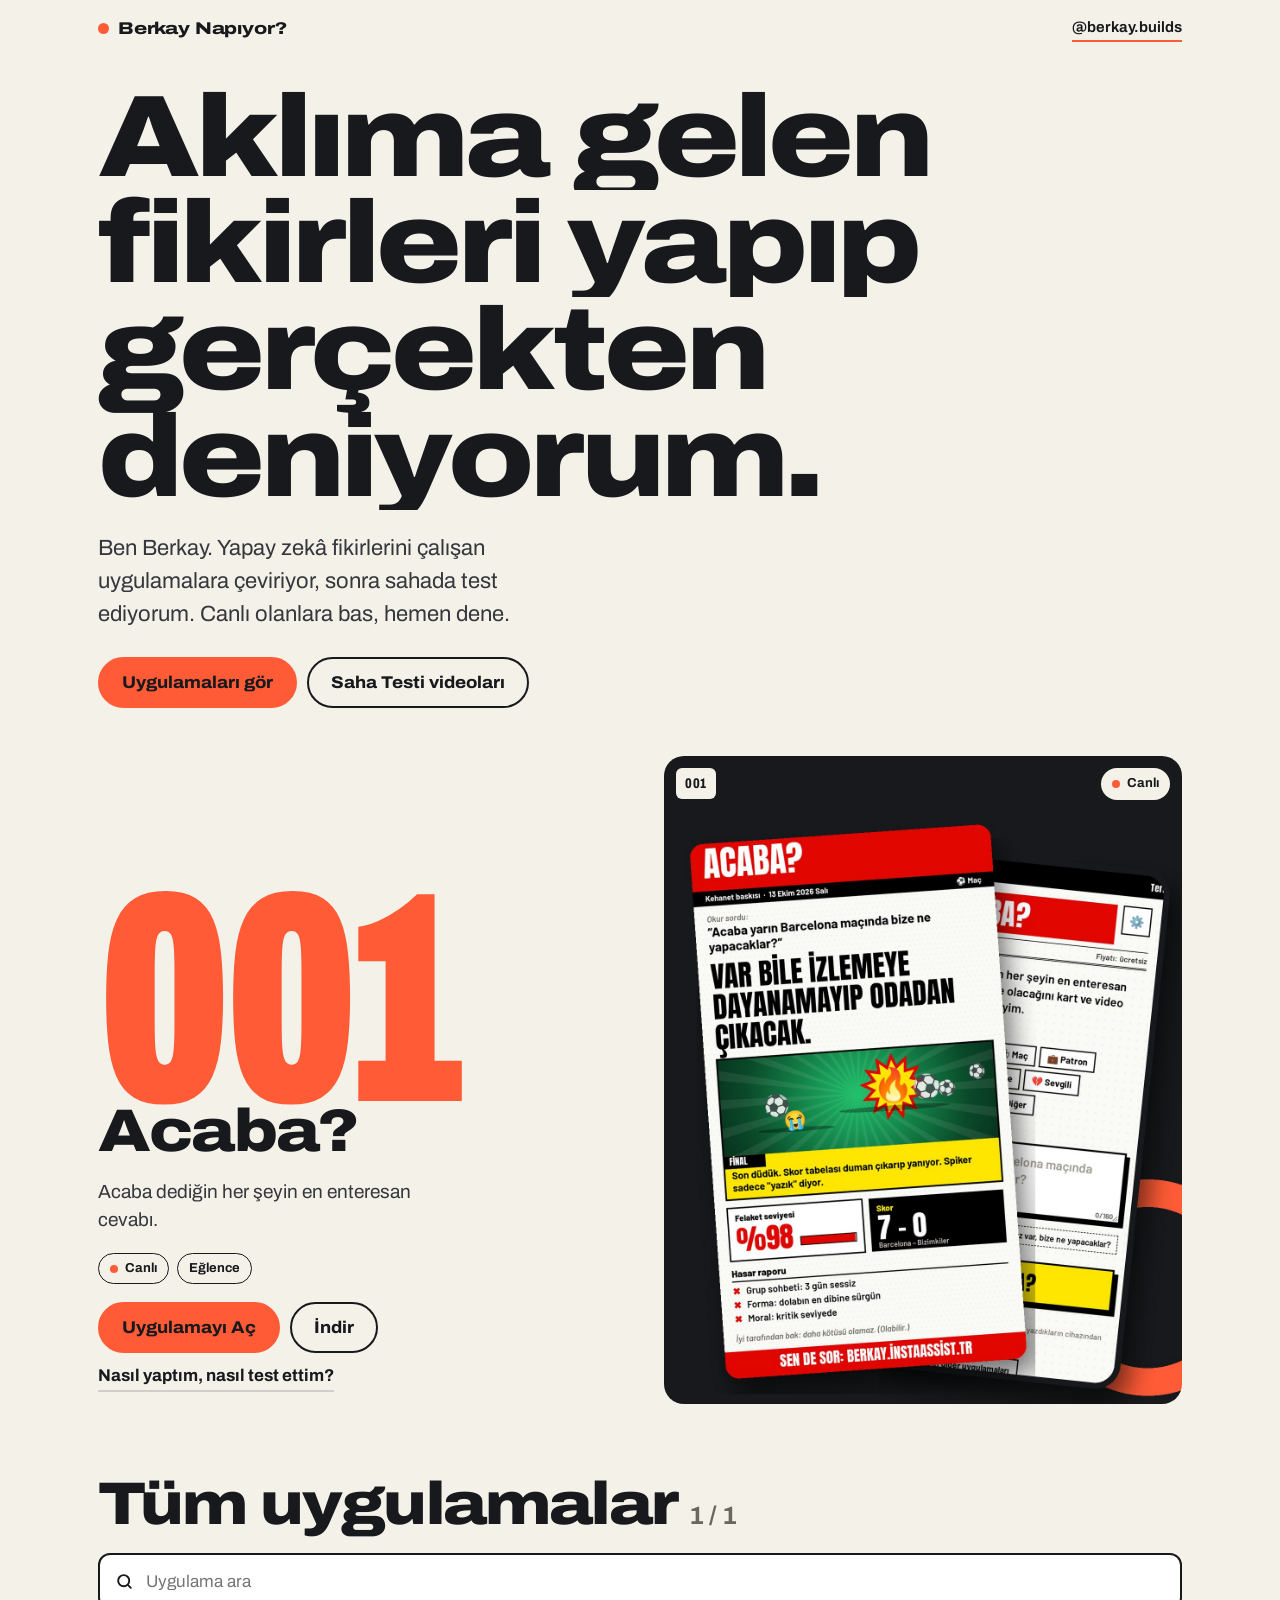
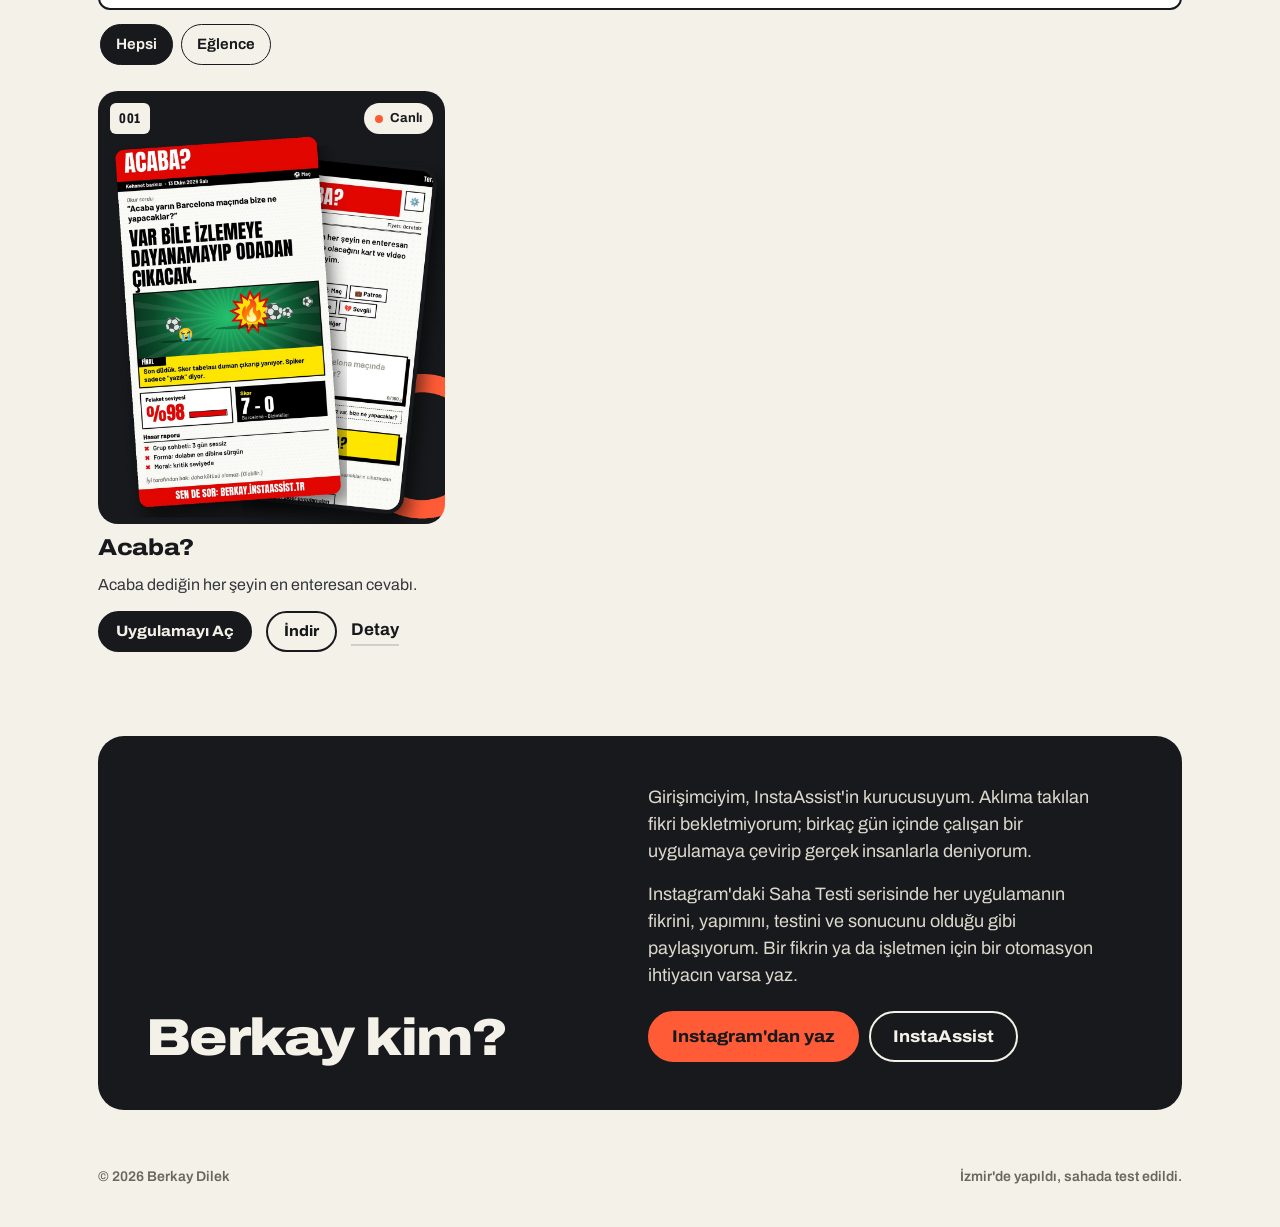
==== commit cc4d0e40: "Marka: Berkay Napıyor?" ====
--- a/index.html
+++ b/index.html
@@ -3,10 +3,10 @@
 <head>
 <meta charset="utf-8">
 <meta name="viewport" content="width=device-width, initial-scale=1, viewport-fit=cover">
-<title>Berkay Yapıyor — Saha testleri ve uygulamalar</title>
+<title>Berkay Napıyor? — Saha testleri ve uygulamalar</title>
 <meta name="description" content="Berkay Dilek'in yapıp gerçekten test ettiği uygulamalar. Bas, aç, dene.">
 <meta name="theme-color" content="#F4F1E9">
-<meta property="og:title" content="Berkay Yapıyor">
+<meta property="og:title" content="Berkay Napıyor?">
 <meta property="og:description" content="Aklıma gelen fikirleri yapıp gerçekten deniyorum. Uygulamalara bas, hemen dene.">
 <meta property="og:type" content="website">
 <link rel="icon" href="favicon.svg" type="image/svg+xml">
@@ -18,7 +18,7 @@
 <body>
 <div class="wrap">
   <header class="top">
-    <a class="mark" href="./"><i></i>Berkay Yapıyor</a>
+    <a class="mark" href="./"><i></i>Berkay Napıyor?</a>
     <a class="ig" href="https://www.instagram.com/berkay.builds/" target="_blank" rel="noopener">@berkay.builds</a>
   </header>
 
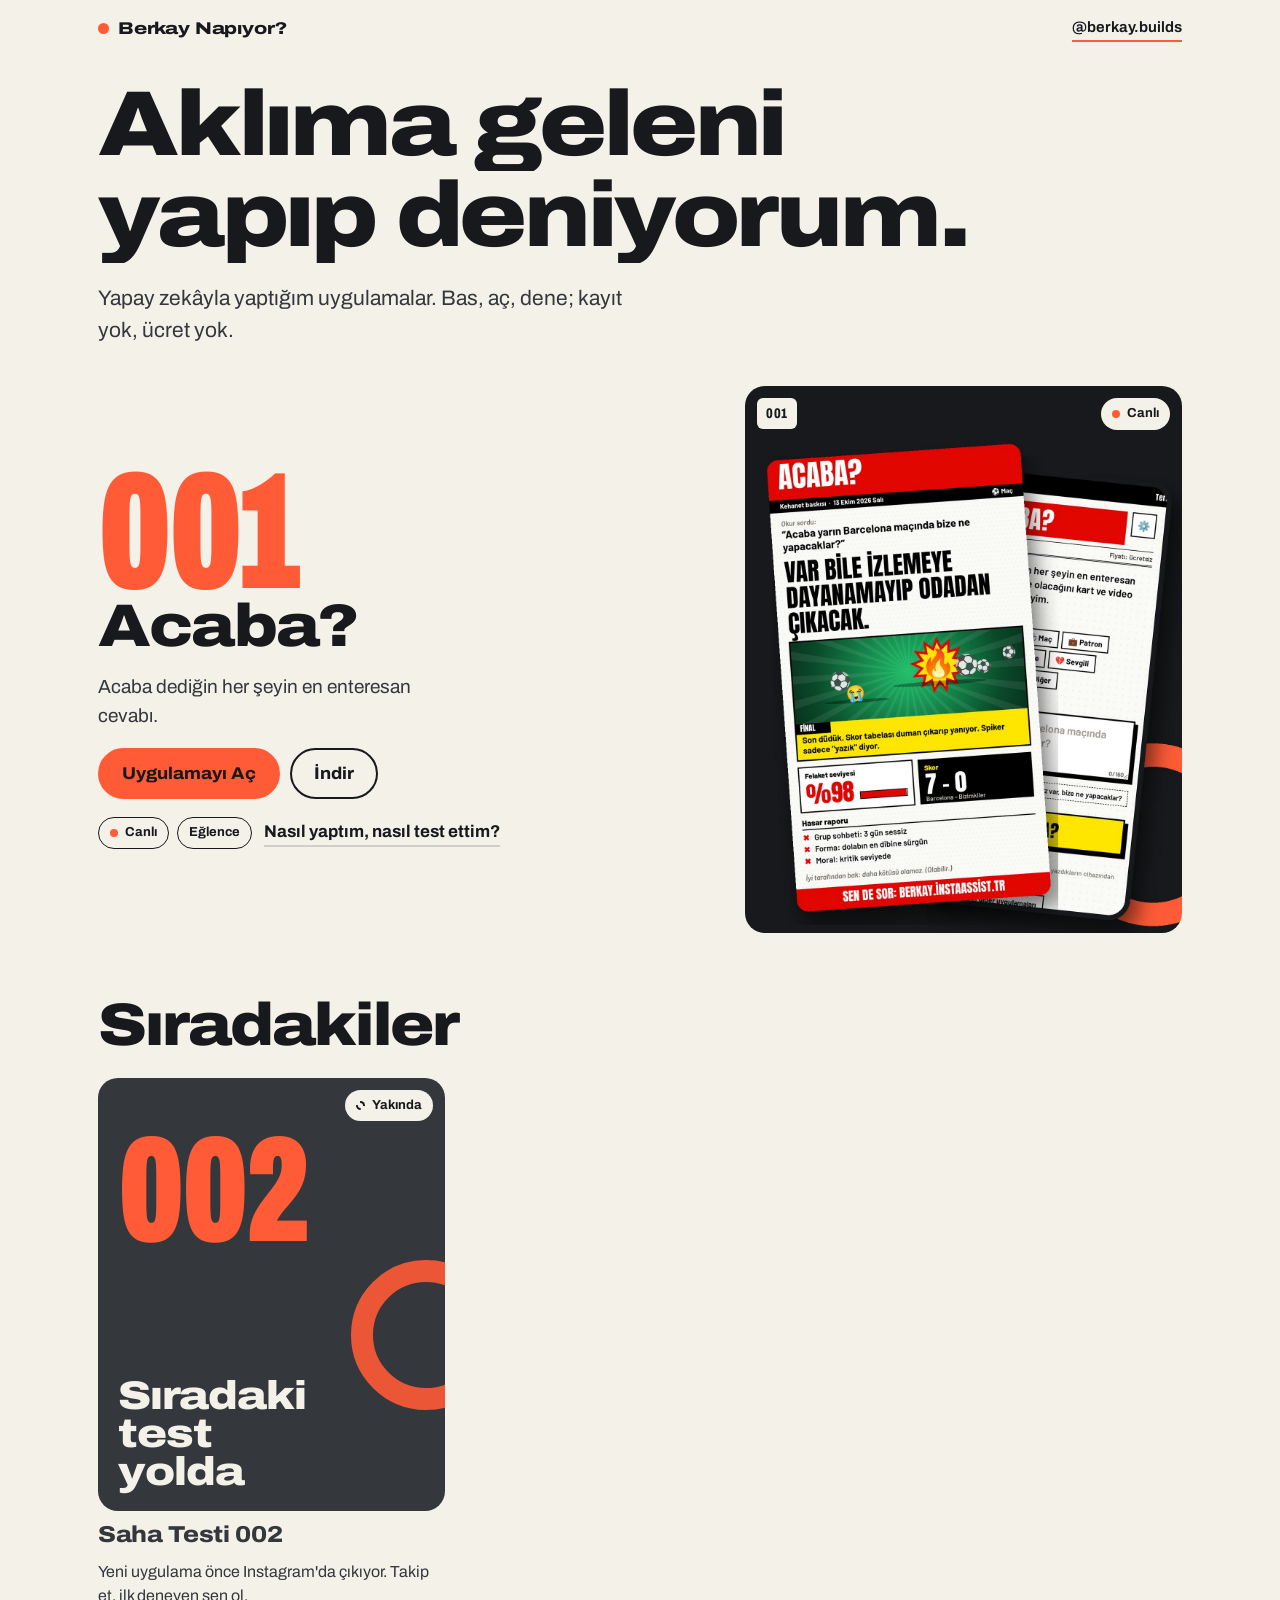
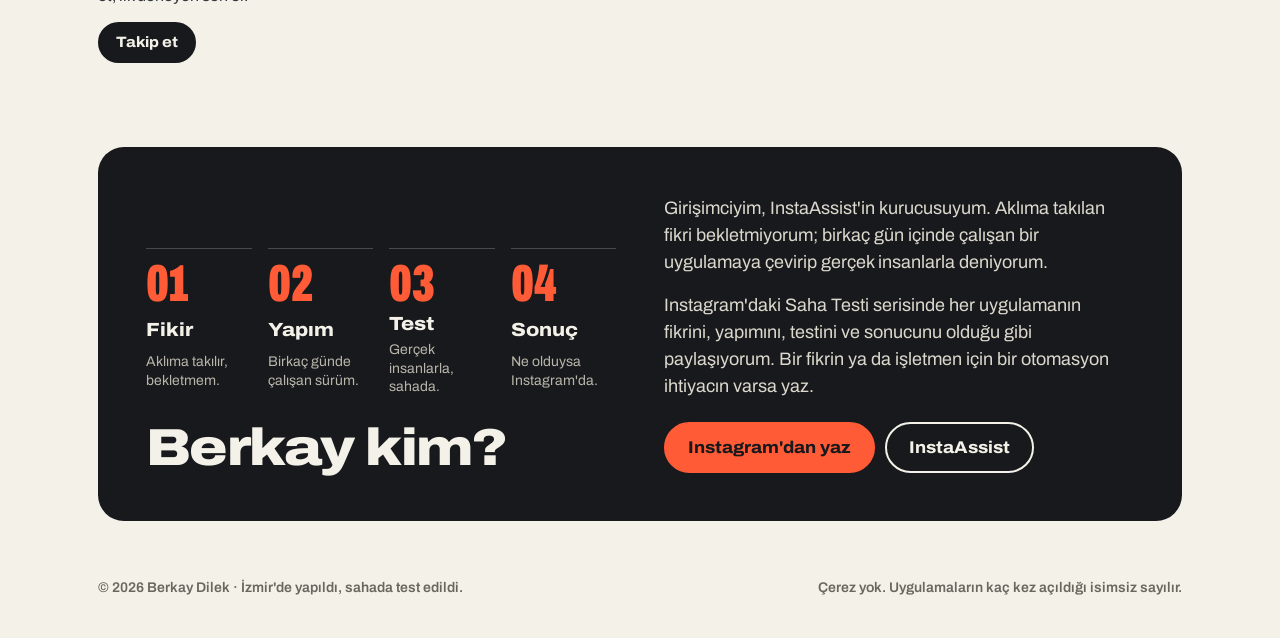
==== commit 7bede317: "Ana sayfa ve uygulama sayfalari: kisa link, PWA, sayac" ====
--- a/index.html
+++ b/index.html
@@ -4,46 +4,60 @@
 <meta charset="utf-8">
 <meta name="viewport" content="width=device-width, initial-scale=1, viewport-fit=cover">
 <title>Berkay Napıyor? — Saha testleri ve uygulamalar</title>
-<meta name="description" content="Berkay Dilek'in yapıp gerçekten test ettiği uygulamalar. Bas, aç, dene.">
+<meta name="description" content="Berkay Dilek'in yapıp gerçekten test ettiği uygulamalar. Bas, aç, dene. Kayıt yok, ücret yok.">
 <meta name="theme-color" content="#F4F1E9">
+<link rel="canonical" href="https://berkay.instaassist.tr/">
+<meta property="og:site_name" content="Berkay Napıyor?">
 <meta property="og:title" content="Berkay Napıyor?">
-<meta property="og:description" content="Aklıma gelen fikirleri yapıp gerçekten deniyorum. Uygulamalara bas, hemen dene.">
+<meta property="og:description" content="Aklıma geleni yapıp deniyorum. Uygulamalara bas, hemen dene.">
 <meta property="og:type" content="website">
-<link rel="icon" href="favicon.svg" type="image/svg+xml">
+<meta property="og:url" content="https://berkay.instaassist.tr/">
+<meta property="og:image" content="https://berkay.instaassist.tr/assets/og/home.jpg">
+<meta property="og:image:width" content="1200">
+<meta property="og:image:height" content="630">
+<meta property="og:locale" content="tr_TR">
+<meta name="twitter:card" content="summary_large_image">
+<link rel="icon" href="/favicon.svg" type="image/svg+xml">
+<link rel="apple-touch-icon" href="/assets/icons/apple-touch-icon.png">
+<link rel="manifest" href="/manifest.webmanifest">
 <link rel="preconnect" href="https://fonts.googleapis.com">
 <link rel="preconnect" href="https://fonts.gstatic.com" crossorigin>
 <link href="https://fonts.googleapis.com/css2?family=Archivo:wdth,wght@62..125,400..900&display=swap" rel="stylesheet">
-<link rel="stylesheet" href="assets/site.css">
+<link rel="stylesheet" href="/assets/site.css">
 </head>
 <body>
 <div class="wrap">
   <header class="top">
-    <a class="mark" href="./"><i></i>Berkay Napıyor?</a>
+    <a class="mark" href="/"><i></i>Berkay Napıyor?</a>
     <a class="ig" href="https://www.instagram.com/berkay.builds/" target="_blank" rel="noopener">@berkay.builds</a>
   </header>
 
   <section class="hero">
-    <h1><span><b>Aklıma gelen</b></span><span><b>fikirleri yapıp</b></span><span><b>gerçekten deniyorum.</b></span></h1>
-    <p>Ben Berkay. Yapay zekâ fikirlerini çalışan uygulamalara çeviriyor, sonra sahada test ediyorum. Canlı olanlara bas, hemen dene.</p>
-    <div class="cta">
-      <a class="btn signal" href="#katalog">Uygulamaları gör</a>
-      <a class="btn ghost" href="https://www.instagram.com/berkay.builds/" target="_blank" rel="noopener">Saha Testi videoları</a>
-    </div>
+    <h1><span><b>Aklıma geleni</b></span><span><b>yapıp deniyorum.</b></span></h1>
+    <p>Yapay zekâyla yaptığım uygulamalar. Bas, aç, dene; kayıt yok, ücret yok.</p>
   </section>
 
-  <section class="featured" id="featured" aria-label="Öne çıkan uygulama"></section>
+  <section class="featured" id="featured" aria-label="Son çıkan uygulama"><!--bk:featured--></section>
 
   <section class="catalog" id="katalog" aria-labelledby="catTitle">
-    <h2 id="catTitle">Tüm uygulamalar <small id="count"></small></h2>
-    <div class="tools">
+    <h2 id="catTitle"><span id="catName">Tüm uygulamalar</span> <small id="count"></small></h2>
+    <div class="tools" id="tools" hidden>
       <input class="search" id="q" type="search" placeholder="Uygulama ara" autocomplete="off" aria-label="Uygulama ara">
       <div class="chips" id="chips" role="group" aria-label="Kategori"></div>
     </div>
-    <div class="grid" id="grid"><p class="loading-note">Uygulamalar yükleniyor…</p></div>
+    <div class="grid" id="grid"><!--bk:grid--></div>
   </section>
 
   <section class="about" id="berkay" aria-labelledby="aboutTitle">
-    <h2 id="aboutTitle">Berkay kim?</h2>
+    <div class="steps-col">
+      <ol class="steps" aria-label="Saha Testi nasıl işler?">
+        <li><b>01</b><span>Fikir</span><small>Aklıma takılır, bekletmem.</small></li>
+        <li><b>02</b><span>Yapım</span><small>Birkaç günde çalışan sürüm.</small></li>
+        <li><b>03</b><span>Test</span><small>Gerçek insanlarla, sahada.</small></li>
+        <li><b>04</b><span>Sonuç</span><small>Ne olduysa Instagram'da.</small></li>
+      </ol>
+      <h2 id="aboutTitle">Berkay kim?</h2>
+    </div>
     <div class="side">
       <p>Girişimciyim, InstaAssist'in kurucusuyum. Aklıma takılan fikri bekletmiyorum; birkaç gün içinde çalışan bir uygulamaya çevirip gerçek insanlarla deniyorum.</p>
       <p>Instagram'daki Saha Testi serisinde her uygulamanın fikrini, yapımını, testini ve sonucunu olduğu gibi paylaşıyorum. Bir fikrin ya da işletmen için bir otomasyon ihtiyacın varsa yaz.</p>
@@ -55,38 +69,33 @@
   </section>
 
   <footer>
-    <span>© 2026 Berkay Dilek</span>
-    <span>İzmir'de yapıldı, sahada test edildi.</span>
+    <span>© 2026 Berkay Dilek · İzmir'de yapıldı, sahada test edildi.</span>
+    <span>Çerez yok. Uygulamaların kaç kez açıldığı isimsiz sayılır.</span>
   </footer>
 </div>
 
-<script src="assets/site.js"></script>
+<!--bk:data-->
+<script src="/assets/site.js"></script>
 <script>
 (async function () {
-  var B = window.BK, apps = await B.getApps();
-  var state = { cat: 'Hepsi', q: '' };
+  var B = window.BK, apps = await B.getApps(), stats = (function () { var e = document.getElementById('bk-data'); try { return JSON.parse(e.textContent).stats || {}; } catch (x) { return {}; } })();
+  var state = { cat: 'Hepsi', q: '' }, rendered = false;
+  var fe = document.getElementById('featured'), grid = document.getElementById('grid'), tools = document.getElementById('tools');
 
-  // Öne çıkan: sıralamada ilk, açılabilir uygulama
-  var f = apps.find(B.canOpen) || apps[0];
-  var fe = document.getElementById('featured');
-  if (f) {
-    fe.innerHTML =
-      '<div class="text">' +
-        '<div class="num" aria-hidden="true">' + B.numLabel(f.testNumber) + '</div>' +
-        '<h2>' + B.esc(f.title) + '</h2>' +
-        '<p class="lead">' + B.esc(f.tagline) + '</p>' +
-        '<div class="meta">' + B.statusChip(f).replace('class="status', 'class="tag status') + (f.category ? '<span class="tag">' + B.esc(f.category) + '</span>' : '') + '</div>' +
-        '<div class="actions">' + B.openButton(f, 'signal') + B.downloadButton(f) + '<a class="link" href="' + B.detailUrl(f) + '">Nasıl yaptım, nasıl test ettim?</a></div>' +
-      '</div>' +
-      '<a class="cover" href="' + B.detailUrl(f) + '" aria-label="' + B.esc(f.title) + ' detayları">' + B.coverHTML(f, 960, 1200) + '</a>';
-  } else { fe.hidden = true; }
+  function renderFeatured() {
+    var f = B.pickFeatured(apps);
+    if (f) { fe.innerHTML = B.featuredHTML(f, stats); fe.hidden = false; } else { fe.hidden = true; }
+    return f;
+  }
 
-  // Kategoriler veriden gelir
-  var cats = ['Hepsi'];
-  apps.forEach(function (a) { if (a.category && cats.indexOf(a.category) < 0) cats.push(a.category); });
   var chips = document.getElementById('chips');
+  function cats() {
+    var c = ['Hepsi'];
+    apps.forEach(function (a) { if (a.category && !B.isSoon(a) && c.indexOf(a.category) < 0) c.push(a.category); });
+    return c;
+  }
   function renderChips() {
-    chips.innerHTML = cats.map(function (c) {
+    chips.innerHTML = cats().map(function (c) {
       return '<button type="button" class="chip" aria-pressed="' + (state.cat === c) + '" data-c="' + B.esc(c) + '">' + B.esc(c) + '</button>';
     }).join('');
   }
@@ -96,7 +105,6 @@
   });
   document.getElementById('q').addEventListener('input', function (e) { state.q = e.target.value; renderGrid(); });
 
-  var grid = document.getElementById('grid');
   function matches(a) {
     if (state.cat !== 'Hepsi' && a.category !== state.cat) return false;
     var q = B.trLower(state.q).trim();
@@ -104,24 +112,36 @@
     return B.trLower([a.title, a.tagline, a.category, a.description].join(' ')).indexOf(q) >= 0;
   }
   function renderGrid() {
-    var list = apps.filter(matches);
-    document.getElementById('count').textContent = list.length + ' / ' + apps.length;
-    if (!list.length) {
+    var f = B.pickFeatured(apps), p = B.catalogParts(apps, f);
+    tools.hidden = !p.showTools;
+    // Arama açıksa her şey listelenir; değilse öne çıkan tekrar edilmez
+    var live = p.showTools ? apps.filter(function (a) { return !B.isSoon(a); }).filter(matches) : p.live;
+    var searching = p.showTools && (state.q || state.cat !== 'Hepsi');
+    document.getElementById('catName').textContent = live.length || searching ? 'Tüm uygulamalar' : 'Sıradakiler';
+    document.getElementById('count').textContent = p.showTools ? live.length + ' / ' + apps.filter(function (a) { return !B.isSoon(a); }).length : '';
+    if (searching && !live.length) {
       grid.innerHTML = '<div class="empty"><p>Bu aramayla eşleşen uygulama yok.</p><button type="button" class="btn small ghost" id="clear">Filtreleri temizle</button></div>';
       document.getElementById('clear').onclick = function () { state = { cat: 'Hepsi', q: '' }; document.getElementById('q').value = ''; renderChips(); renderGrid(); };
       return;
     }
-    grid.innerHTML = list.map(function (a) {
-      return '<article class="card">' +
-        '<a class="cover" href="' + B.detailUrl(a) + '" aria-label="' + B.esc(a.title) + ' detayları">' + B.coverHTML(a, 720, 900) + '</a>' +
-        '<h3><a href="' + B.detailUrl(a) + '">' + B.esc(a.title) + '</a></h3>' +
-        '<p>' + B.esc(a.tagline) + '</p>' +
-        '<div class="row">' + B.openButton(a, 'small') + B.downloadButton(a, 'small') + '<a class="link" href="' + B.detailUrl(a) + '">Detay</a></div>' +
-      '</article>';
-    }).join('');
+    grid.innerHTML = live.map(function (a) { return B.cardHTML(a, stats); }).join('') +
+      (searching ? '' : p.soon.map(function (a) { return B.cardHTML(a, stats); }).join('') + (p.next ? B.nextCard(p.next) : ''));
   }
-  renderChips(); renderGrid();
+  function renderAll() {
+    if (rendered) document.body.classList.add('no-anim');
+    renderFeatured(); renderChips(); renderGrid(); rendered = true;
+  }
+  renderAll();
+
+  // Arka planda: CMS'te yeni uygulama ya da yeni sayılar varsa güncelle
+  function sig() { return JSON.stringify(apps) + '|' + apps.map(function (a) { var n = B.tried(a, stats); return n >= B.MIN_TRIED ? n : 0; }).join(','); }
+  var before = sig();
+  var fresh = await Promise.all([B.freshApps(apps), B.getStats()]);
+  if (fresh[0]) apps = fresh[0];
+  stats = fresh[1] || stats;
+  if (sig() !== before) renderAll();
 })();
+if ('serviceWorker' in navigator && location.protocol === 'https:') navigator.serviceWorker.register('/sw.js').catch(function () {});
 </script>
 </body>
 </html>
--- a/assets/site.css
+++ b/assets/site.css
@@ -30,30 +30,44 @@
 .link:hover{border-color:var(--signal)}
 
 /* Hero */
-.hero{padding:26px 0 44px}
-.hero h1{font-weight:850;font-stretch:116%;font-size:clamp(44px,12.4vw,116px);line-height:.92;letter-spacing:-.035em;max-width:11.5ch}
-.hero h1 span{display:block;overflow:hidden}
+.hero{padding:10px 0 26px}
+.hero h1{font-weight:850;font-stretch:116%;font-size:clamp(30px,9.3vw,92px);line-height:.96;letter-spacing:-.035em}
+.hero h1 span{display:block;overflow:hidden;white-space:nowrap;padding-bottom:.04em}
 .hero h1 span b{display:block;font-weight:inherit;animation:rise .7s cubic-bezier(.2,.8,.2,1) both}
 .hero h1 span:nth-child(2) b{animation-delay:.08s}
 .hero h1 span:nth-child(3) b{animation-delay:.16s}
-.hero p{font-size:clamp(18px,4.6vw,22px);max-width:36ch;margin-top:22px;color:var(--ink-2)}
+.hero p{font-size:clamp(16px,4.2vw,21px);max-width:44ch;margin-top:14px;color:var(--ink-2)}
+@media (min-width:900px){.hero{padding:22px 0 40px}.hero p{margin-top:20px}}
 .hero .cta{display:flex;flex-wrap:wrap;gap:10px;margin-top:26px}
 @keyframes rise{from{transform:translateY(105%)}to{transform:none}}
 
 /* Öne çıkan */
-.featured{display:grid;gap:18px;margin:4px 0 72px}
+.featured{display:grid;gap:22px;margin:0 0 64px}
+.featured .kicker{display:flex;align-items:center;gap:10px;font-weight:800;font-stretch:72%;font-size:14px;letter-spacing:.06em;color:var(--ink-2)}
+.featured .kicker span{background:var(--signal);color:var(--ink);border-radius:6px;padding:4px 8px;letter-spacing:.04em}
 .featured .label{font-weight:700;font-size:15px;color:var(--muted)}
-.featured .num{font-weight:900;font-stretch:62%;font-size:clamp(128px,40vw,300px);line-height:.76;letter-spacing:-.02em;color:var(--signal);margin-bottom:-.1em;position:relative;z-index:0;pointer-events:none;width:max-content;max-width:100%;transform-origin:0 100%;animation:stamp .5s .35s cubic-bezier(.3,1.5,.5,1) both}
+.featured .num{display:none;font-weight:900;font-stretch:62%;font-size:clamp(120px,13vw,180px);line-height:.76;letter-spacing:-.02em;color:var(--signal);margin-bottom:-.1em;position:relative;z-index:0;pointer-events:none;width:max-content;max-width:100%;transform-origin:0 100%;animation:stamp .5s .35s cubic-bezier(.3,1.5,.5,1) both}
 .featured .cover{aspect-ratio:4/5}
 .featured h2{position:relative;z-index:1;font-weight:850;font-stretch:116%;font-size:clamp(34px,9vw,60px);line-height:.95;letter-spacing:-.03em}
 .featured .lead{font-size:19px;color:var(--ink-2);max-width:34ch}
 .featured .actions{display:flex;flex-wrap:wrap;gap:10px;align-items:center}
+.featured .meta .link{margin-left:4px}
 @keyframes stamp{from{transform:scale(1.25) rotate(-4deg);opacity:0}to{transform:none;opacity:1}}
 @media (min-width:900px){
-  .featured{grid-template-columns:minmax(0,1fr) minmax(0,1fr);align-items:end;gap:48px}
-  .featured .text{display:grid;gap:18px;padding-bottom:12px}
+  .featured{grid-template-columns:minmax(0,1.15fr) minmax(0,.85fr);align-items:center;gap:56px}
+  .featured .text{display:grid;gap:18px}
+  .featured .num{display:block}
+  .featured .kicker{display:none}
+  .featured .cover{max-width:470px;justify-self:end;width:100%}
 }
-@media (max-width:899px){.featured .text{display:grid;gap:14px}}
+@media (max-width:899px){
+  .featured .text{display:grid;gap:12px}
+  .featured h2{font-size:clamp(40px,12vw,60px)}
+  .featured .lead{font-size:18px}
+  .featured .actions .btn{flex:1 1 0;min-width:0}
+  .featured .actions .btn.signal{flex-grow:1.6}
+  .featured .cover{aspect-ratio:4/4.4}
+}
 
 /* Kapak */
 .cover{position:relative;aspect-ratio:4/5;border-radius:20px;overflow:hidden;background:var(--ink)}
@@ -70,6 +84,9 @@
 .cover .status{position:absolute;top:12px;right:12px;z-index:2}
 .tag{display:inline-flex;align-items:center;font-weight:700;font-size:13px;padding:5px 11px;border-radius:999px;border:1.5px solid var(--ink)}
 .meta{display:flex;flex-wrap:wrap;gap:8px;align-items:center}
+.tried{display:inline-flex;align-items:center;gap:7px;font-weight:750;font-size:13px;padding:6px 11px;border-radius:999px;background:var(--ink);color:var(--paper);white-space:nowrap}
+.tried::before{content:"";width:7px;height:7px;border-radius:50%;background:var(--signal)}
+.status.soon::before{background:transparent;border:2px dashed var(--ink);width:5px;height:5px}
 @keyframes pulse{70%{box-shadow:0 0 0 7px rgba(255,91,54,0)}100%{box-shadow:0 0 0 0 rgba(255,91,54,0)}}
 
 /* Katalog */
@@ -84,6 +101,7 @@
 .chip{flex:0 0 auto;font-weight:650;font-size:15px;padding:8px 15px;border-radius:999px;border:1.5px solid var(--ink);background:transparent;cursor:pointer}
 .chip[aria-pressed="true"]{background:var(--ink);color:var(--paper)}
 .grid{display:grid;gap:28px 22px;grid-template-columns:1fr}
+.tools[hidden] + .grid{margin-top:24px}
 @media (min-width:640px){.grid{grid-template-columns:1fr 1fr}}
 @media (min-width:980px){.grid{grid-template-columns:repeat(3,1fr)}}
 .card{display:flex;flex-direction:column;gap:12px}
@@ -91,17 +109,36 @@
 .card h3 a{text-decoration:none}
 .card p{color:var(--ink-2);font-size:16px}
 .card .row{display:flex;gap:14px;align-items:center;flex-wrap:wrap;margin-top:2px}
+.card.soon .cover{background:var(--paper-2)}
+@media (max-width:639px){
+  .card.soon{display:grid;grid-template-columns:112px 1fr;gap:6px 16px;align-items:start}
+  .card.soon .cover{grid-row:span 3;border-radius:14px}
+  .card.soon .poster{padding:12px 10px 10px}
+  .card.soon .poster .pn{font-size:50px}
+  .card.soon .poster .pt,.card.soon .poster .pl,.card.soon .cover .status,.card.soon .cover .badge{display:none}
+  .card.soon h3{font-size:20px}
+  .card.soon p{font-size:15px}
+}
+.card.soon.next .poster{background:var(--ink-2)}
+.card.soon.next .pt{max-width:7ch}
+.card.soon h3{color:var(--ink-2)}
 .empty{padding:30px 22px;border:2px dashed var(--line);border-radius:16px;text-align:center;display:grid;gap:14px;justify-items:center}
 .loading-note{color:var(--muted);font-weight:600}
 
 /* Berkay kim */
-.about{margin:84px 0 34px;padding:30px 22px;background:var(--ink);color:var(--paper);border-radius:26px;display:grid;gap:16px}
+.about{margin:84px 0 34px;padding:30px 22px;background:var(--ink);color:var(--paper);border-radius:26px;display:grid;gap:22px}
+.steps-col{display:grid;gap:26px}
+.steps{list-style:none;display:grid;grid-template-columns:1fr 1fr;gap:18px 16px;counter-reset:none}
+.steps li{display:grid;gap:2px;padding-top:12px;border-top:1.5px solid rgba(244,241,233,.22)}
+.steps b{font-weight:900;font-stretch:62%;font-size:40px;line-height:.9;color:var(--signal)}
+.steps span{font-weight:800;font-stretch:112%;font-size:19px}
+.steps small{color:#B9B5AA;font-size:14px;line-height:1.35}
 .about h2{font-weight:850;font-stretch:116%;font-size:clamp(32px,7.6vw,52px);line-height:.95;letter-spacing:-.03em}
 .about p{max-width:46ch;color:#DCD8CD;font-size:18px}
 .about .side{display:grid;gap:14px}
 .about .cta{display:flex;flex-wrap:wrap;gap:10px;margin-top:6px}
 .about .btn.ghost{color:var(--paper);border-color:var(--paper)}
-@media (min-width:900px){.about{padding:48px;grid-template-columns:1fr 1fr;align-items:end}.about .side{display:grid;gap:16px}}
+@media (min-width:900px){.about{padding:48px;grid-template-columns:1fr 1fr;align-items:end;gap:48px}.about .side{display:grid;gap:16px}.steps{grid-template-columns:repeat(4,1fr)}.steps b{font-size:52px}}
 footer{display:flex;justify-content:space-between;flex-wrap:wrap;gap:10px;padding:22px 0 40px;color:var(--muted);font-size:14px;font-weight:600}
 
 /* Detay */
@@ -124,19 +161,33 @@
 .phone .ph-cta .pn{font-weight:900;font-stretch:62%;font-size:110px;line-height:.8;color:var(--signal)}
 .side-note{font-size:14px;color:var(--muted);font-weight:600}
 @media (min-width:900px){.side-col{position:sticky;top:20px}}
+@media (max-width:899px){.side-col{justify-items:center;text-align:center}.side-col .phone{width:min(100%,300px)}}
 .shots{display:flex;gap:12px;overflow-x:auto;scroll-snap-type:x mandatory;padding-bottom:6px}
 .shots img{height:min(460px,70vh);width:auto;border-radius:14px;scroll-snap-align:start;background:var(--paper-2)}
-.video{width:100%;border-radius:16px;overflow:hidden;background:var(--ink)}
-.video iframe,.video video{display:block;width:100%;aspect-ratio:16/9;border:0}
-.video video.v{aspect-ratio:9/16;max-height:80vh}
-.sticky{position:fixed;left:0;right:0;bottom:0;z-index:5;padding:14px 18px calc(14px + env(safe-area-inset-bottom));background:linear-gradient(rgba(244,241,233,0),var(--paper) 38%);display:flex;justify-content:center}
-.sticky .btn{width:min(100%,460px)}
+.video{width:100%;border-radius:16px;overflow:hidden;background:var(--ink);position:relative}
+.video iframe{display:block;width:100%;height:100%;border:0;background:#fff}
+.video.yt{aspect-ratio:16/9}
+.video.ig{max-width:420px;aspect-ratio:9/16.2}
+.video.file{max-width:420px}
+.video.file video{display:block;width:100%;aspect-ratio:9/16;max-height:80vh;background:var(--ink)}
+.video .play{position:absolute;inset:0;width:100%;border:0;background:var(--ink);color:var(--paper);display:grid;place-content:center;justify-items:center;gap:10px;cursor:pointer;font-weight:800;font-stretch:108%;font-size:18px;padding:20px;text-align:center}
+.video .play small{font-weight:600;font-size:13px;color:#B9B5AA}
+.video .pi{width:76px;height:76px;border-radius:50%;background:var(--signal);position:relative;transition:transform .15s ease}
+.video .pi::after{content:"";position:absolute;left:31px;top:24px;border-style:solid;border-width:14px 0 14px 22px;border-color:transparent transparent transparent var(--ink)}
+.video .play:hover .pi{transform:scale(1.06)}
+.dl-row{display:flex;flex-wrap:wrap;gap:14px;align-items:center;margin-top:14px}
+.fact.result p b{font-weight:850}
+.sticky{position:fixed;left:0;right:0;bottom:0;z-index:5;padding:14px max(18px,calc(50% - 230px)) calc(14px + env(safe-area-inset-bottom));background:linear-gradient(rgba(244,241,233,0),var(--paper) 38%);display:flex;gap:10px}
+.sticky .btn{flex:1 1 0;min-width:0}
+.sticky .btn.signal{flex-grow:1.8}
+.sticky .btn.ghost{background:var(--paper)}
 @media (min-width:900px){.sticky{display:none}}
 .has-sticky{padding-bottom:96px}
 @media (min-width:900px){.has-sticky{padding-bottom:0}}
 .toast{position:fixed;left:50%;bottom:calc(92px + env(safe-area-inset-bottom));transform:translateX(-50%);background:var(--ink);color:var(--paper);padding:11px 16px;border-radius:999px;font-weight:700;font-size:15px;opacity:0;visibility:hidden;transition:opacity .2s,visibility .2s;z-index:9}
 .toast.show{opacity:1;visibility:visible}
 
+.no-anim .hero h1 span b,.no-anim .featured .num{animation:none}
 @media (prefers-reduced-motion:reduce){
   html{scroll-behavior:auto}
   .hero h1 span b,.featured .num{animation:none}
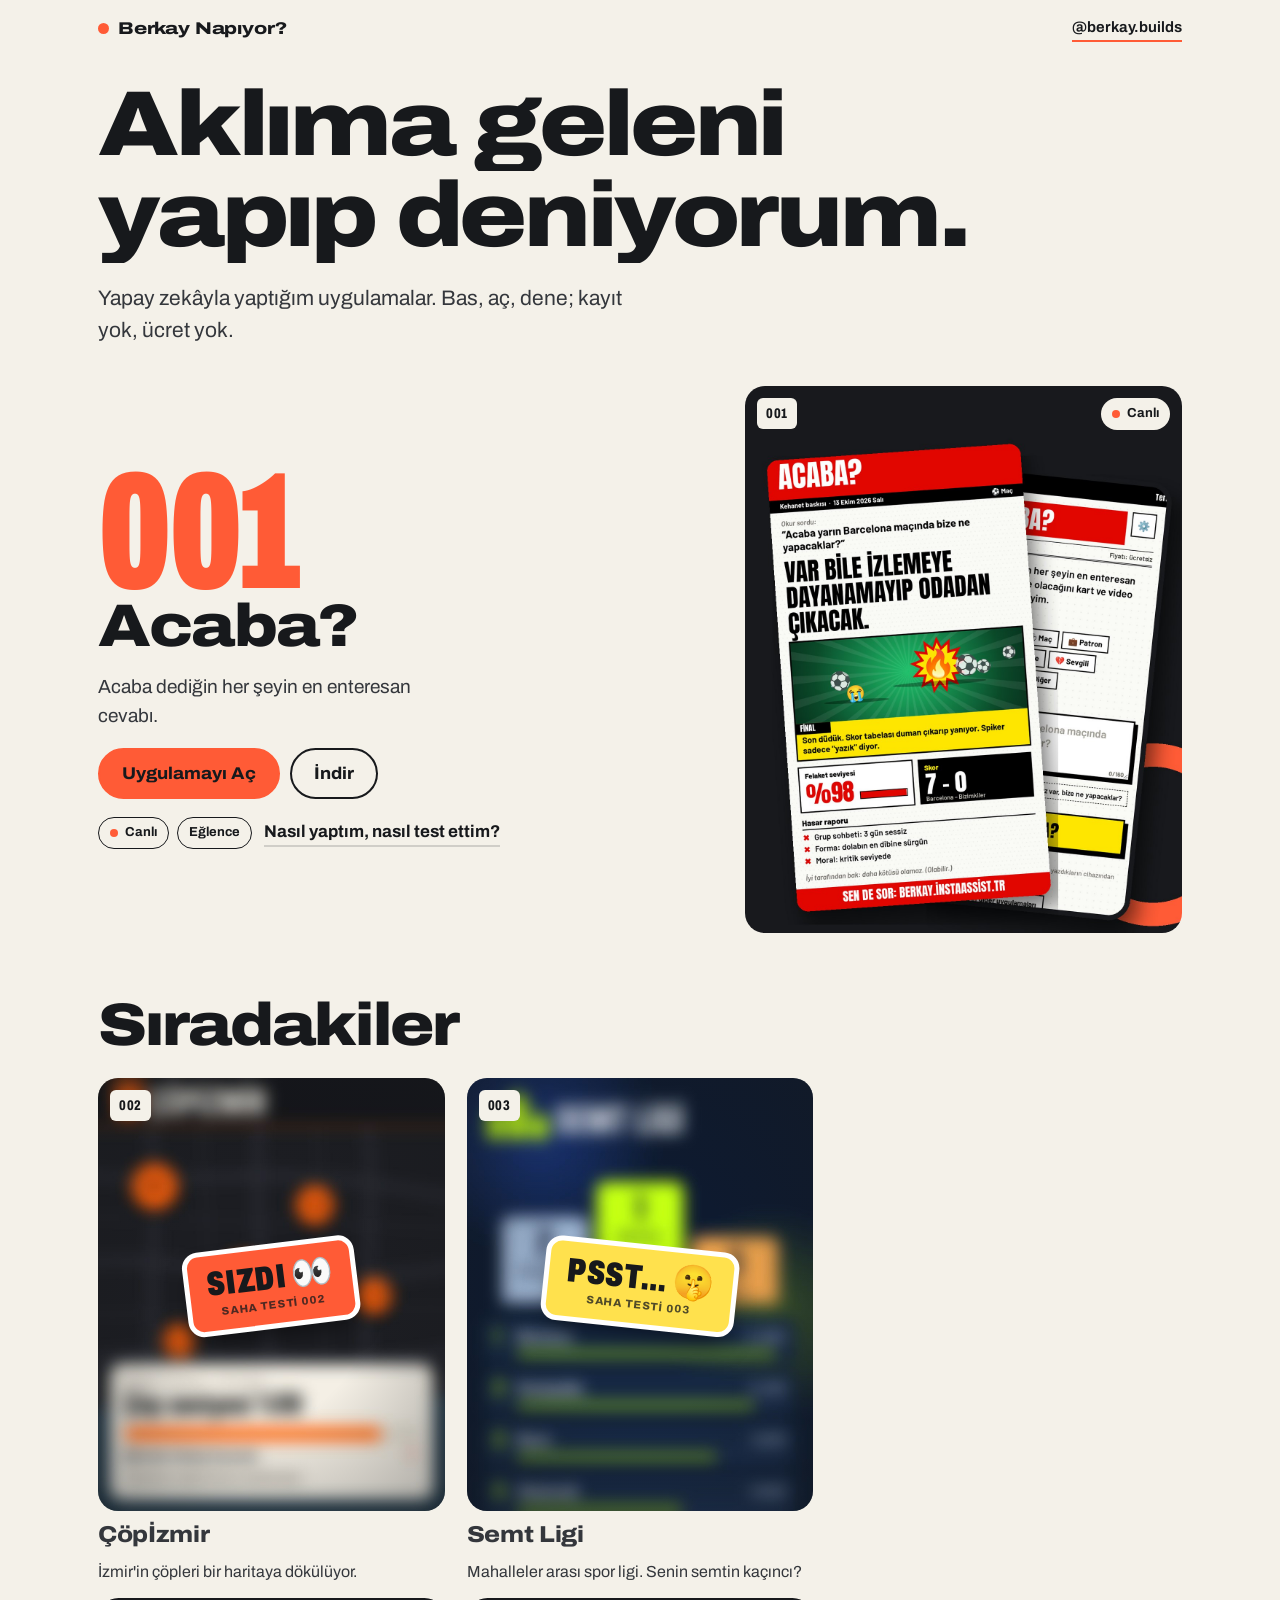
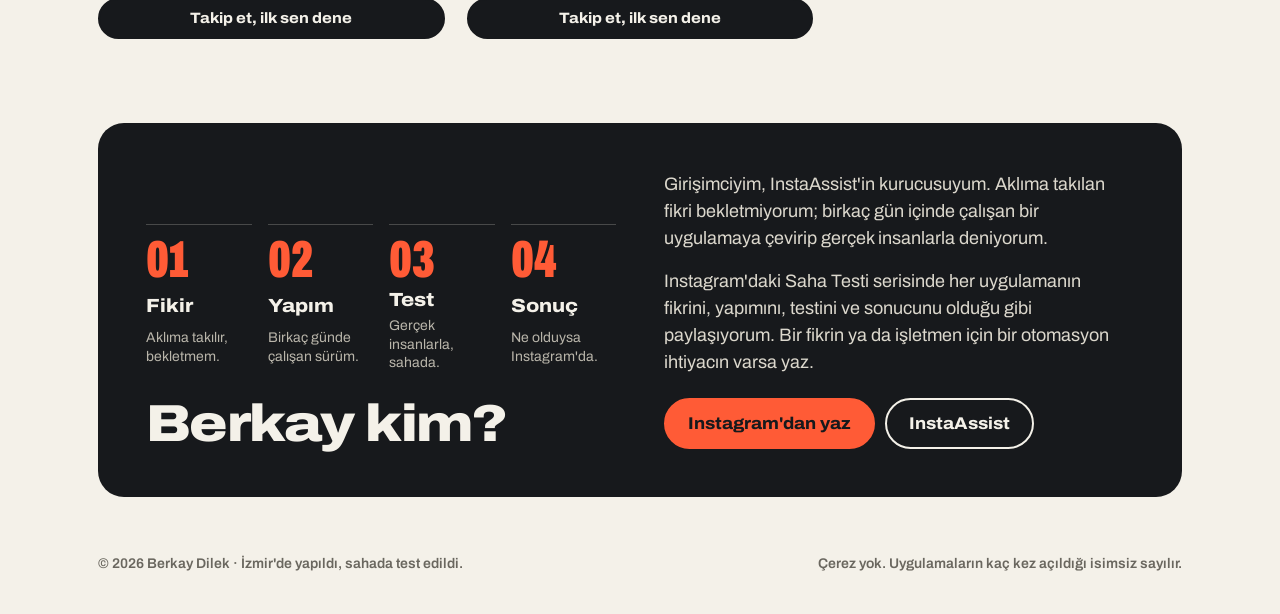
==== commit 1e74587b: "Ana sayfa: 10.000 kisiden sonra giren sayisi" ====
--- a/index.html
+++ b/index.html
@@ -35,6 +35,7 @@
   <section class="hero">
     <h1><span><b>Aklıma geleni</b></span><span><b>yapıp deniyorum.</b></span></h1>
     <p>Yapay zekâyla yaptığım uygulamalar. Bas, aç, dene; kayıt yok, ücret yok.</p>
+    <div id="liveCount"><!--bk:count--></div>
   </section>
 
   <section class="featured" id="featured" aria-label="Son çıkan uygulama"><!--bk:featured--></section>
@@ -130,6 +131,7 @@
   function renderAll() {
     if (rendered) document.body.classList.add('no-anim');
     renderFeatured(); renderChips(); renderGrid(); rendered = true;
+    document.getElementById('liveCount').innerHTML = B.siteCounterHTML(stats);
   }
   renderAll();
 
--- a/assets/site.css
+++ b/assets/site.css
@@ -40,6 +40,11 @@
 @media (min-width:900px){.hero{padding:22px 0 40px}.hero p{margin-top:20px}}
 .hero .cta{display:flex;flex-wrap:wrap;gap:10px;margin-top:26px}
 @keyframes rise{from{transform:translateY(105%)}to{transform:none}}
+#liveCount:empty{display:none}
+#liveCount{margin-top:16px}
+.livecount{display:inline-flex;align-items:center;gap:10px;padding:9px 16px 9px 14px;border-radius:999px;background:var(--ink);color:var(--paper);font-weight:700;font-size:15px}
+.livecount b{font-weight:900;font-stretch:72%;font-size:21px;line-height:1;letter-spacing:.02em;color:var(--signal)}
+.livecount i{width:9px;height:9px;border-radius:50%;background:var(--signal);box-shadow:0 0 0 0 rgba(255,91,54,.6);animation:pulse 1.8s infinite}
 
 /* Öne çıkan */
 .featured{display:grid;gap:22px;margin:0 0 64px}
@@ -110,14 +115,26 @@
 .card p{color:var(--ink-2);font-size:16px}
 .card .row{display:flex;gap:14px;align-items:center;flex-wrap:wrap;margin-top:2px}
 .card.soon .cover{background:var(--paper-2)}
+/* Yakında: bulanık kapak + çıkartma */
+.cover.teaser img{filter:saturate(1.15)}
+.cover.teaser::after{content:"";position:absolute;inset:0;background:radial-gradient(transparent 40%,rgba(23,25,28,.35));pointer-events:none}
+.sticker{position:absolute;left:50%;top:48%;z-index:3;display:grid;justify-items:center;gap:2px;padding:12px 18px 10px;background:var(--signal);color:var(--ink);border:5px solid #fff;border-radius:16px;box-shadow:0 14px 26px -10px rgba(0,0,0,.55);white-space:nowrap;transform:translate(-50%,-50%) rotate(-7deg);animation:wob 3.6s ease-in-out infinite}
+.sticker.l{transform:translate(-50%,-50%) rotate(6deg);animation-delay:1.2s;background:#FFE14D}
+.sticker b{font-weight:900;font-stretch:72%;font-size:clamp(22px,6vw,34px);line-height:1;letter-spacing:.02em}
+.sticker small{font-weight:800;font-size:11px;letter-spacing:.08em;text-transform:uppercase;opacity:.75}
+@keyframes wob{0%,82%,100%{scale:1}88%{scale:1.08}94%{scale:.97}}
+.card.soon .row .btn{width:100%}
 @media (max-width:639px){
-  .card.soon{display:grid;grid-template-columns:112px 1fr;gap:6px 16px;align-items:start}
-  .card.soon .cover{grid-row:span 3;border-radius:14px}
-  .card.soon .poster{padding:12px 10px 10px}
-  .card.soon .poster .pn{font-size:50px}
-  .card.soon .poster .pt,.card.soon .poster .pl,.card.soon .cover .status,.card.soon .cover .badge{display:none}
-  .card.soon h3{font-size:20px}
-  .card.soon p{font-size:15px}
+  .grid{grid-template-columns:1fr 1fr;gap:26px 14px}
+  .grid > .card:not(.soon),.grid > .empty{grid-column:1/-1}
+  .card.soon{gap:9px}
+  .card.soon .cover{border-radius:16px}
+  .card.soon h3{font-size:19px}
+  .card.soon p{font-size:14px;line-height:1.4}
+  .card.soon .row .btn{font-size:13px;padding:10px 10px}
+  .card.soon .poster .pt,.card.soon .poster .pl{display:none}
+  .card.soon .poster{padding:14px}
+  .card.soon .poster .pn{font-size:70px}
 }
 .card.soon.next .poster{background:var(--ink-2)}
 .card.soon.next .pt{max-width:7ch}
@@ -191,6 +208,6 @@
 @media (prefers-reduced-motion:reduce){
   html{scroll-behavior:auto}
   .hero h1 span b,.featured .num{animation:none}
-  .status.live::before{animation:none}
+  .status.live::before,.sticker,.livecount i{animation:none}
   .btn{transition:none}
 }
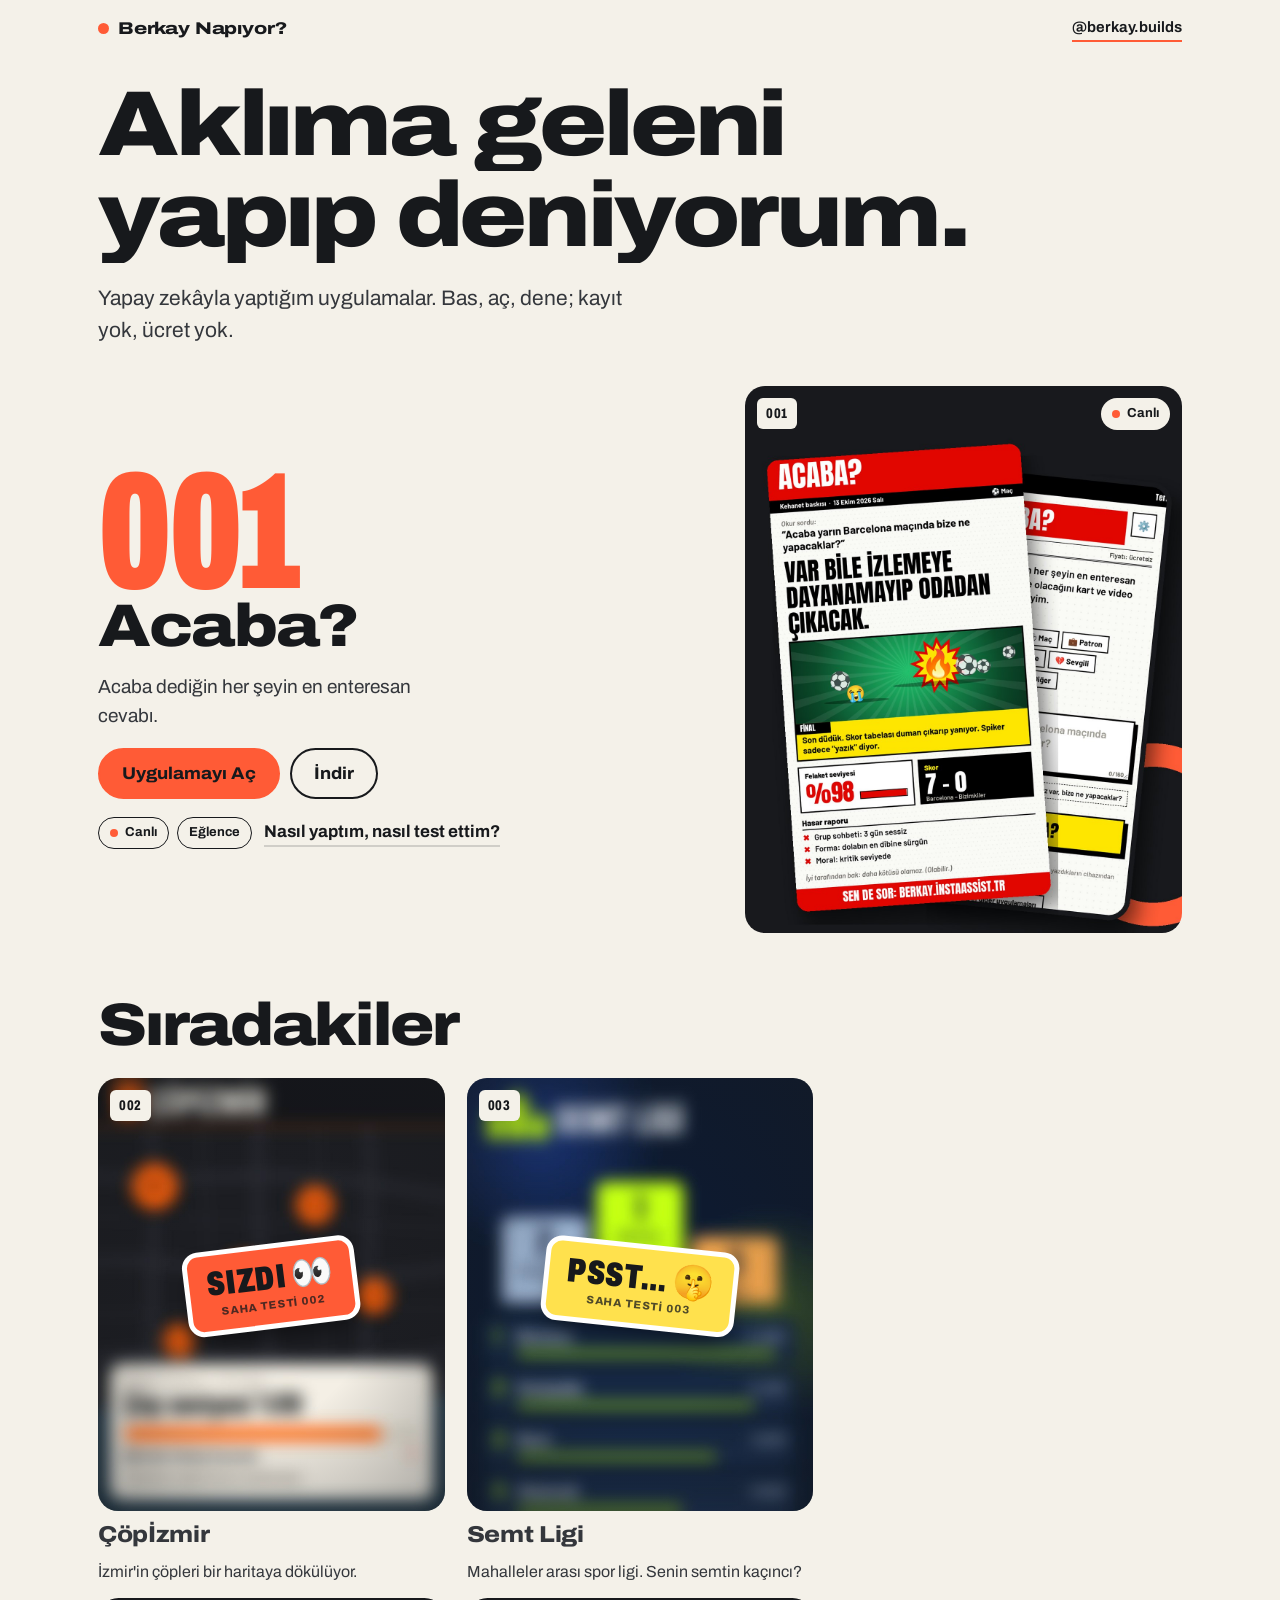
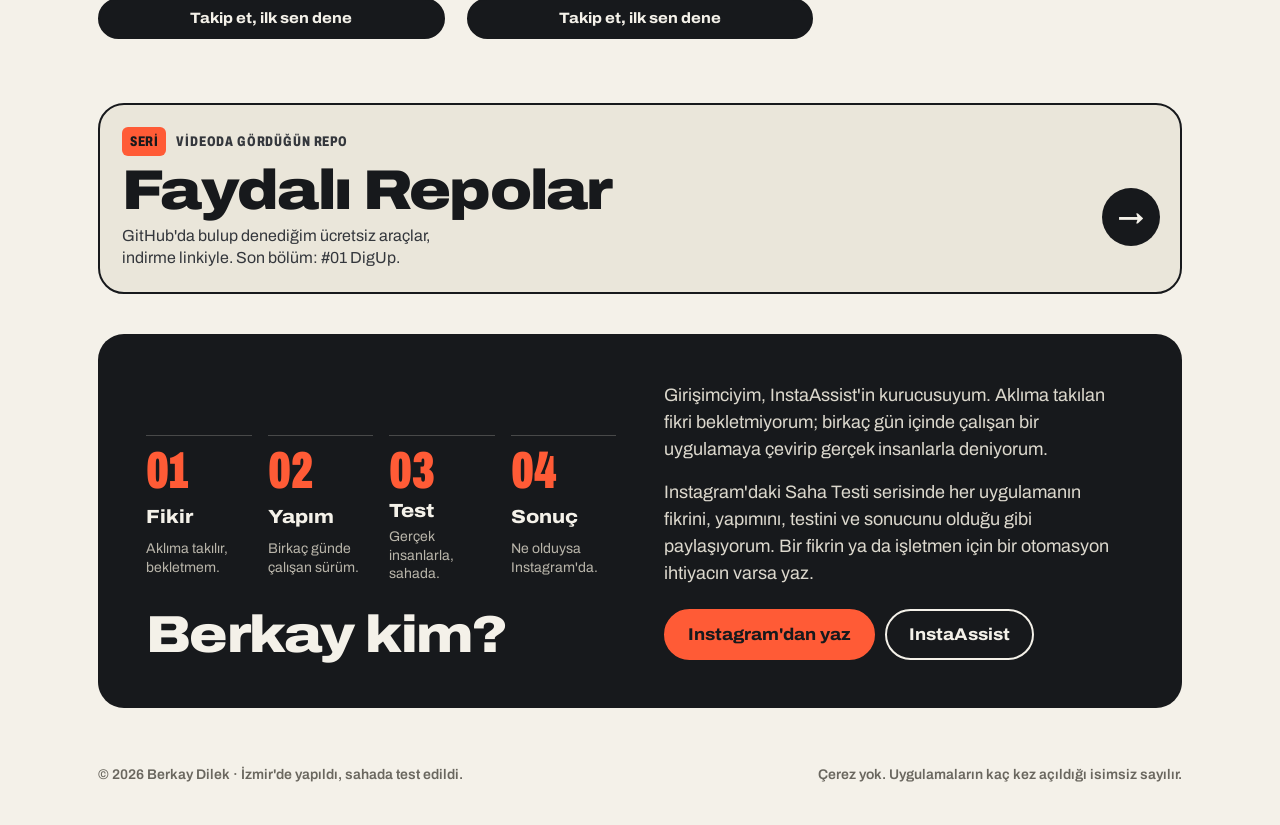
==== commit 75d86855: "Faydali Repolar: /repolar/ sayfasi ve #01 DigUp - /repolar/ sayfasi: DigUp karti, resmi GitHub surum" ====
--- a/index.html
+++ b/index.html
@@ -24,6 +24,7 @@
 <link rel="preconnect" href="https://fonts.gstatic.com" crossorigin>
 <link href="https://fonts.googleapis.com/css2?family=Archivo:wdth,wght@62..125,400..900&display=swap" rel="stylesheet">
 <link rel="stylesheet" href="/assets/site.css">
+<link rel="stylesheet" href="/assets/repolar.css">
 </head>
 <body>
 <div class="wrap">
@@ -48,6 +49,12 @@
     </div>
     <div class="grid" id="grid"><!--bk:grid--></div>
   </section>
+
+  <a class="repo-band" href="/repolar/">
+    <span class="rb-k"><span>Seri</span>Videoda gördüğün repo</span>
+    <span><b>Faydalı Repolar</b><small>GitHub'da bulup denediğim ücretsiz araçlar, indirme linkiyle. Son bölüm: #01 DigUp.</small></span>
+    <span class="rb-go" aria-hidden="true">→</span>
+  </a>
 
   <section class="about" id="berkay" aria-labelledby="aboutTitle">
     <div class="steps-col">
--- a/assets/repolar.css
+++ b/assets/repolar.css
@@ -0,0 +1,42 @@
+/* Faydalı Repolar: ana sayfa bandı + /repolar/ sayfası (site.css'in üstüne) */
+/* Faydalı Repolar: ana sayfa bandı */
+.repo-band{display:grid;grid-template-columns:1fr auto;align-items:center;gap:8px 16px;margin:64px 0 0;padding:22px 20px 22px 22px;border-radius:26px;background:var(--paper-2);border:2px solid var(--ink);text-decoration:none;transition:transform .12s ease}
+.repo-band:active{transform:scale(.985)}
+.repo-band .rb-k{grid-column:1/-1;display:flex;align-items:center;gap:10px;font-weight:800;font-stretch:72%;font-size:14px;letter-spacing:.06em;text-transform:uppercase;color:var(--ink-2)}
+.repo-band .rb-k span{background:var(--signal);color:var(--ink);border-radius:6px;padding:4px 8px;letter-spacing:.04em}
+.repo-band b{display:block;font-weight:880;font-stretch:116%;font-size:clamp(32px,8vw,56px);line-height:.95;letter-spacing:-.03em}
+.repo-band small{display:block;margin-top:8px;font-size:16px;line-height:1.4;color:var(--ink-2);max-width:40ch}
+.repo-band .rb-go{width:58px;height:58px;border-radius:50%;background:var(--ink);color:var(--paper);display:grid;place-items:center;font-size:26px;font-weight:800}
+.repo-band + .about{margin-top:40px}
+/* Faydalı Repolar sayfası */
+.rp-hero{display:grid;gap:12px;margin-bottom:34px}
+.rp-kicker{font-weight:800;font-stretch:72%;font-size:14px;letter-spacing:.06em;text-transform:uppercase;color:var(--ink-2)}
+.rp-hero h1{font-weight:880;font-stretch:116%;font-size:clamp(46px,12vw,104px);line-height:.92;letter-spacing:-.035em}
+.rp-hero p:last-child{font-size:clamp(18px,4.6vw,22px);max-width:40ch;color:var(--ink-2)}
+.rp-list{display:grid;gap:20px}
+.rp-card{display:grid;gap:14px;padding:22px 20px 22px;border:2px solid var(--ink);border-radius:24px;background:#fff;max-width:760px;scroll-margin-top:16px}
+.rp-head{display:flex;justify-content:space-between;align-items:center;gap:10px}
+.rp-no{font-weight:900;font-stretch:62%;font-size:56px;line-height:.8;color:var(--signal);letter-spacing:-.01em}
+.rp-stars{font-weight:750;font-size:14px;padding:6px 11px;border-radius:999px;background:var(--ink);color:var(--paper);white-space:nowrap;font-variant-numeric:tabular-nums}
+.rp-card h2{font-weight:880;font-stretch:116%;font-size:clamp(36px,9vw,58px);line-height:.95;letter-spacing:-.03em}
+.rp-card .lead{font-size:20px;font-weight:650;line-height:1.3;color:var(--ink)}
+.rp-card p{color:var(--ink-2)}
+.rp-bul{list-style:none;display:grid;gap:8px}
+.rp-bul li{position:relative;padding-left:22px;color:var(--ink-2)}
+.rp-bul li::before{content:"";position:absolute;left:2px;top:.62em;width:9px;height:9px;border-radius:50%;background:var(--signal)}
+.rp-needs{background:var(--paper);border-radius:14px;padding:12px 14px;font-size:15.5px}
+.rp-needs b,.rp-score b{color:var(--ink)}
+.rp-score{border-left:4px solid var(--signal);padding-left:12px}
+.rp-actions{display:flex;flex-wrap:wrap;gap:10px;margin-top:4px}
+@media (max-width:639px){.rp-actions .btn{flex:1 1 100%}}
+.rp-dl{display:grid;gap:6px;justify-items:start;margin-top:4px}
+.rp-dl .btn{min-width:240px;justify-content:center}
+@media (max-width:639px){.rp-dl{justify-items:stretch}.rp-dl .btn{min-width:0}}
+.rp-file{font-size:14px;color:var(--muted);font-variant-numeric:tabular-nums}
+.rp-other{font-size:15px;color:var(--muted)}
+.rp-other a{color:var(--ink);font-weight:650;text-underline-offset:3px}
+.rp-mobile{display:grid;gap:10px;background:var(--ink);color:var(--paper);border-radius:16px;padding:14px 16px;font-size:15.5px;line-height:1.45}
+.rp-mobile b{color:var(--paper)}
+.rp-mobile .btn{justify-self:start;color:var(--paper);border-color:var(--paper)}
+.rp-src{font-size:13.5px;color:var(--muted)}
+.rp-note{margin:28px 0 10px;max-width:60ch;font-size:14.5px;color:var(--muted)}
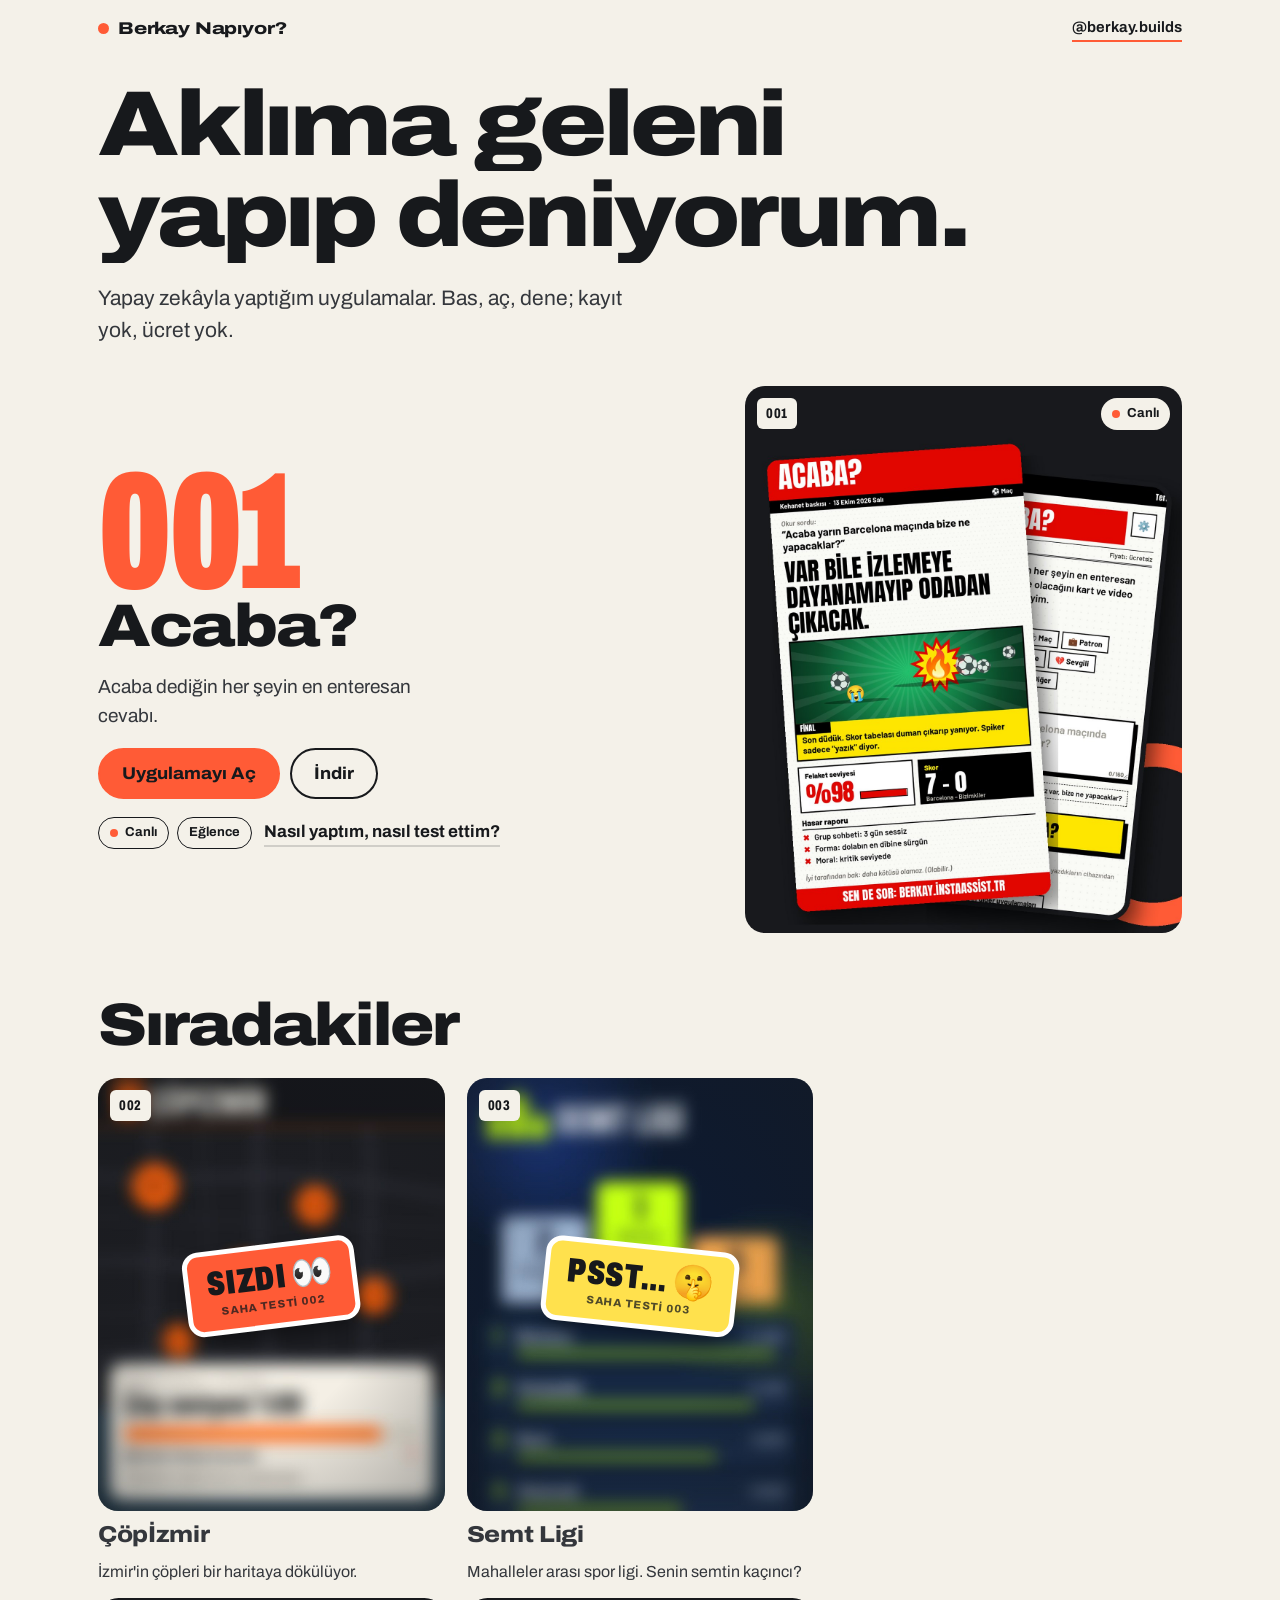
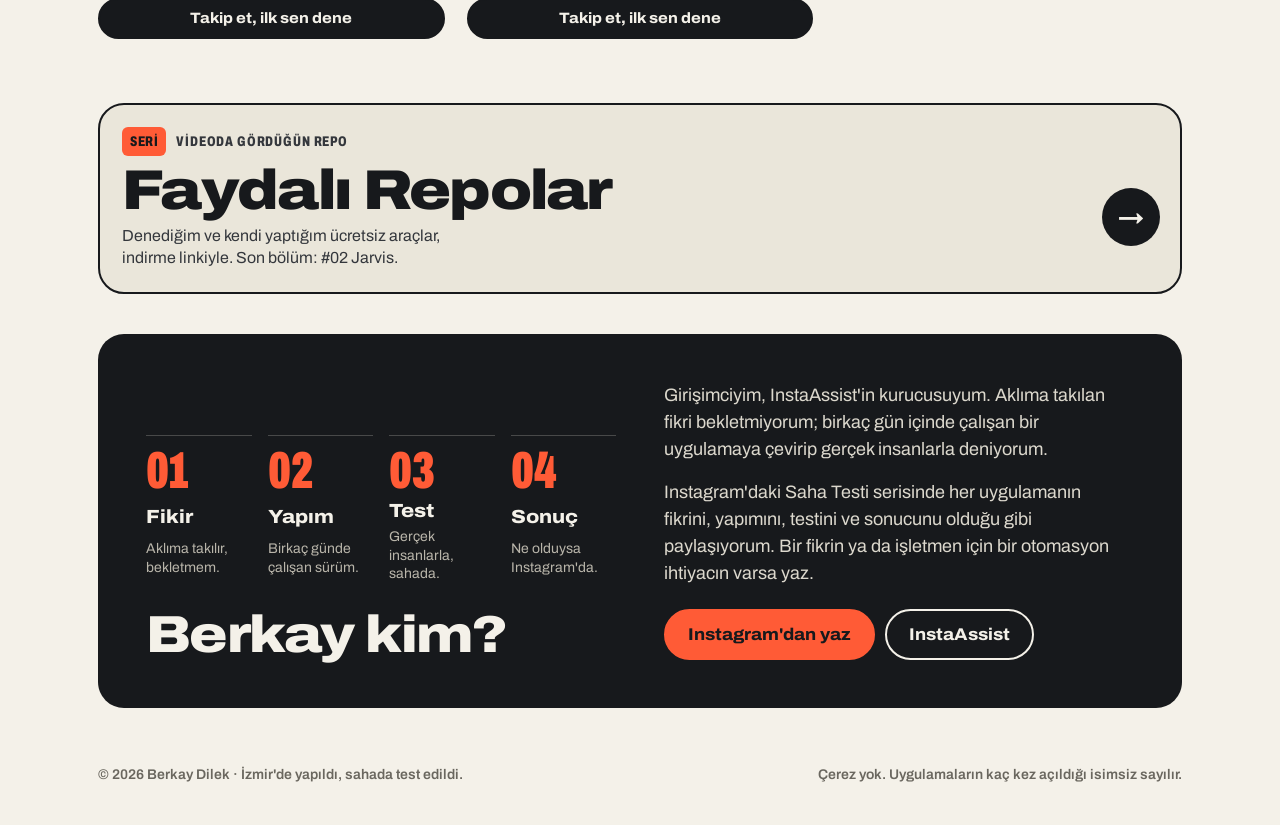
==== commit 09e9f280: "Faydali Repolar #02: Jarvis (indirilebilir ZIP) - downloads/jarvis-asistan.zip: Mac icin Turkce sesl" ====
--- a/index.html
+++ b/index.html
@@ -52,7 +52,7 @@
 
   <a class="repo-band" href="/repolar/">
     <span class="rb-k"><span>Seri</span>Videoda gördüğün repo</span>
-    <span><b>Faydalı Repolar</b><small>GitHub'da bulup denediğim ücretsiz araçlar, indirme linkiyle. Son bölüm: #01 DigUp.</small></span>
+    <span><b>Faydalı Repolar</b><small>Denediğim ve kendi yaptığım ücretsiz araçlar, indirme linkiyle. Son bölüm: #02 Jarvis.</small></span>
     <span class="rb-go" aria-hidden="true">→</span>
   </a>
 
--- a/assets/repolar.css
+++ b/assets/repolar.css
@@ -40,3 +40,5 @@
 .rp-mobile .btn{justify-self:start;color:var(--paper);border-color:var(--paper)}
 .rp-src{font-size:13.5px;color:var(--muted)}
 .rp-note{margin:28px 0 10px;max-width:60ch;font-size:14.5px;color:var(--muted)}
+.rp-own{background:var(--signal);color:var(--ink)}
+.rp-card.rp-hl{box-shadow:0 0 0 4px var(--signal)}
